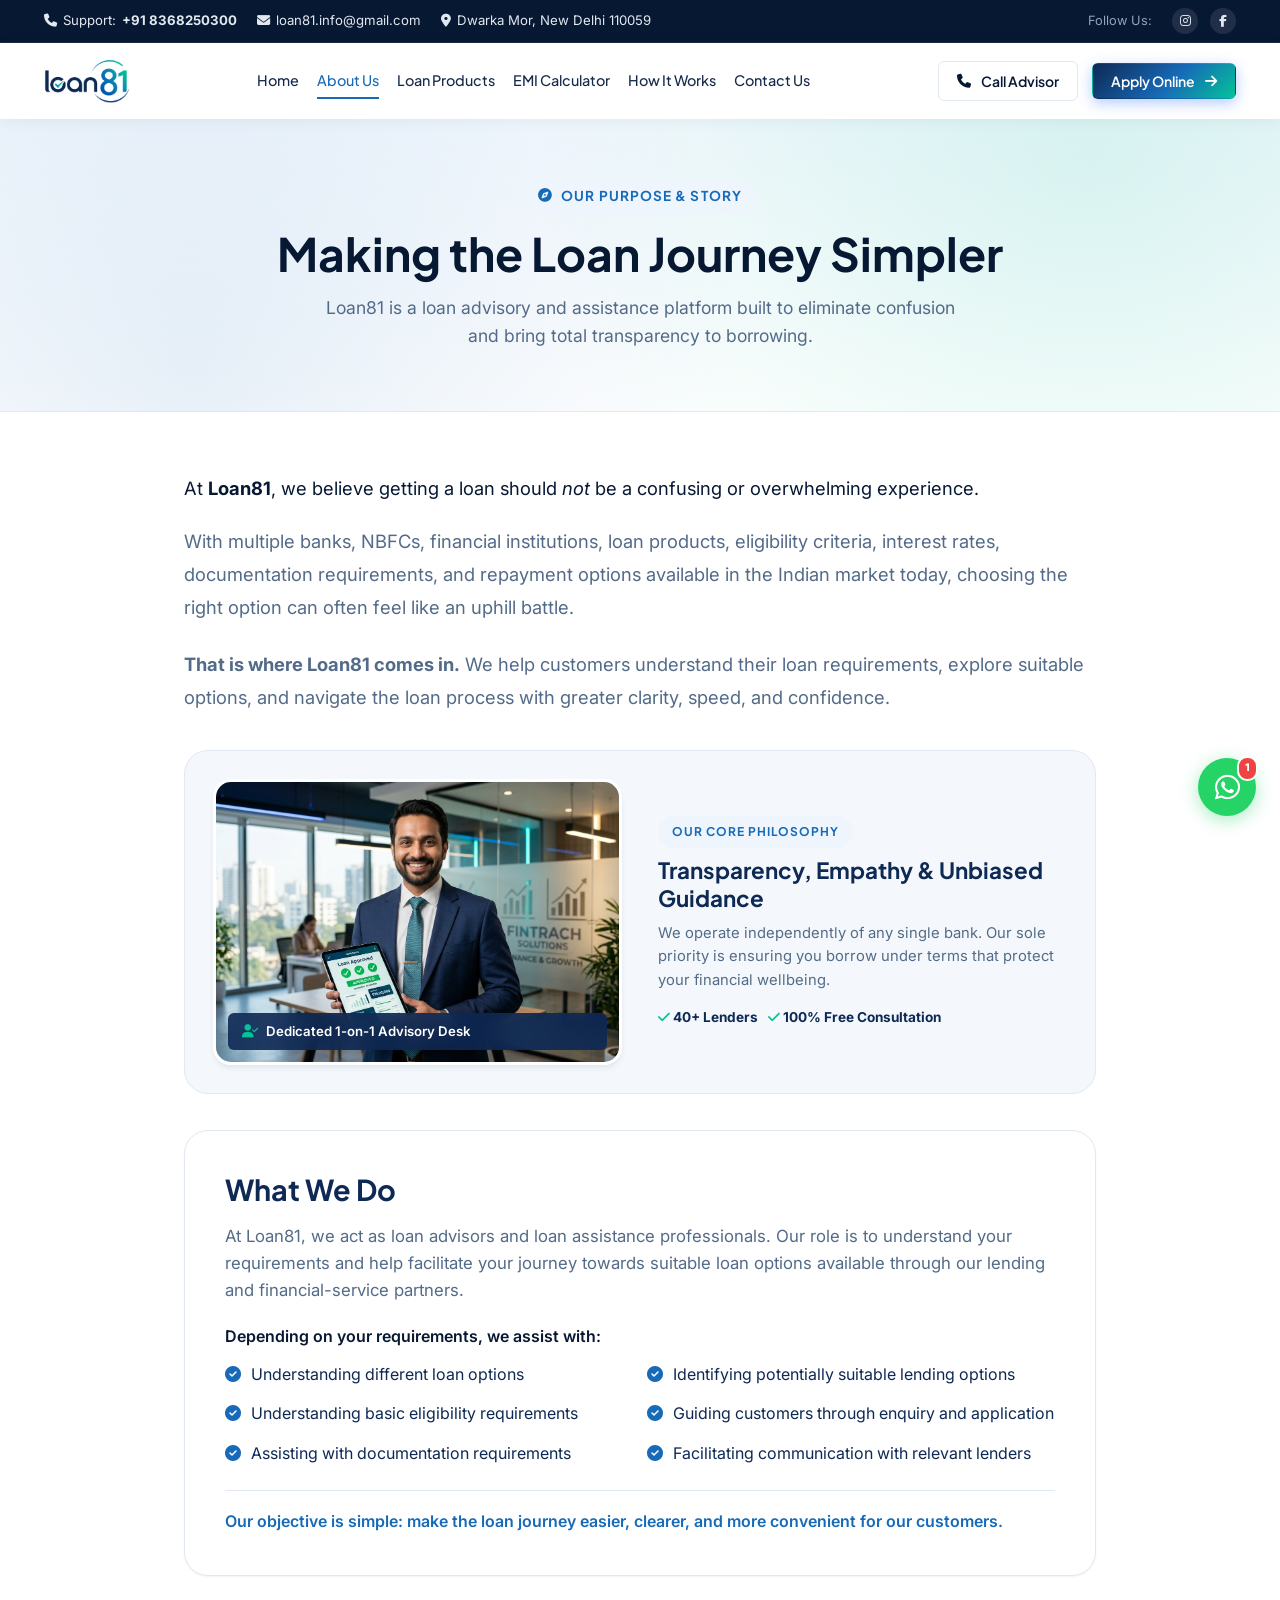
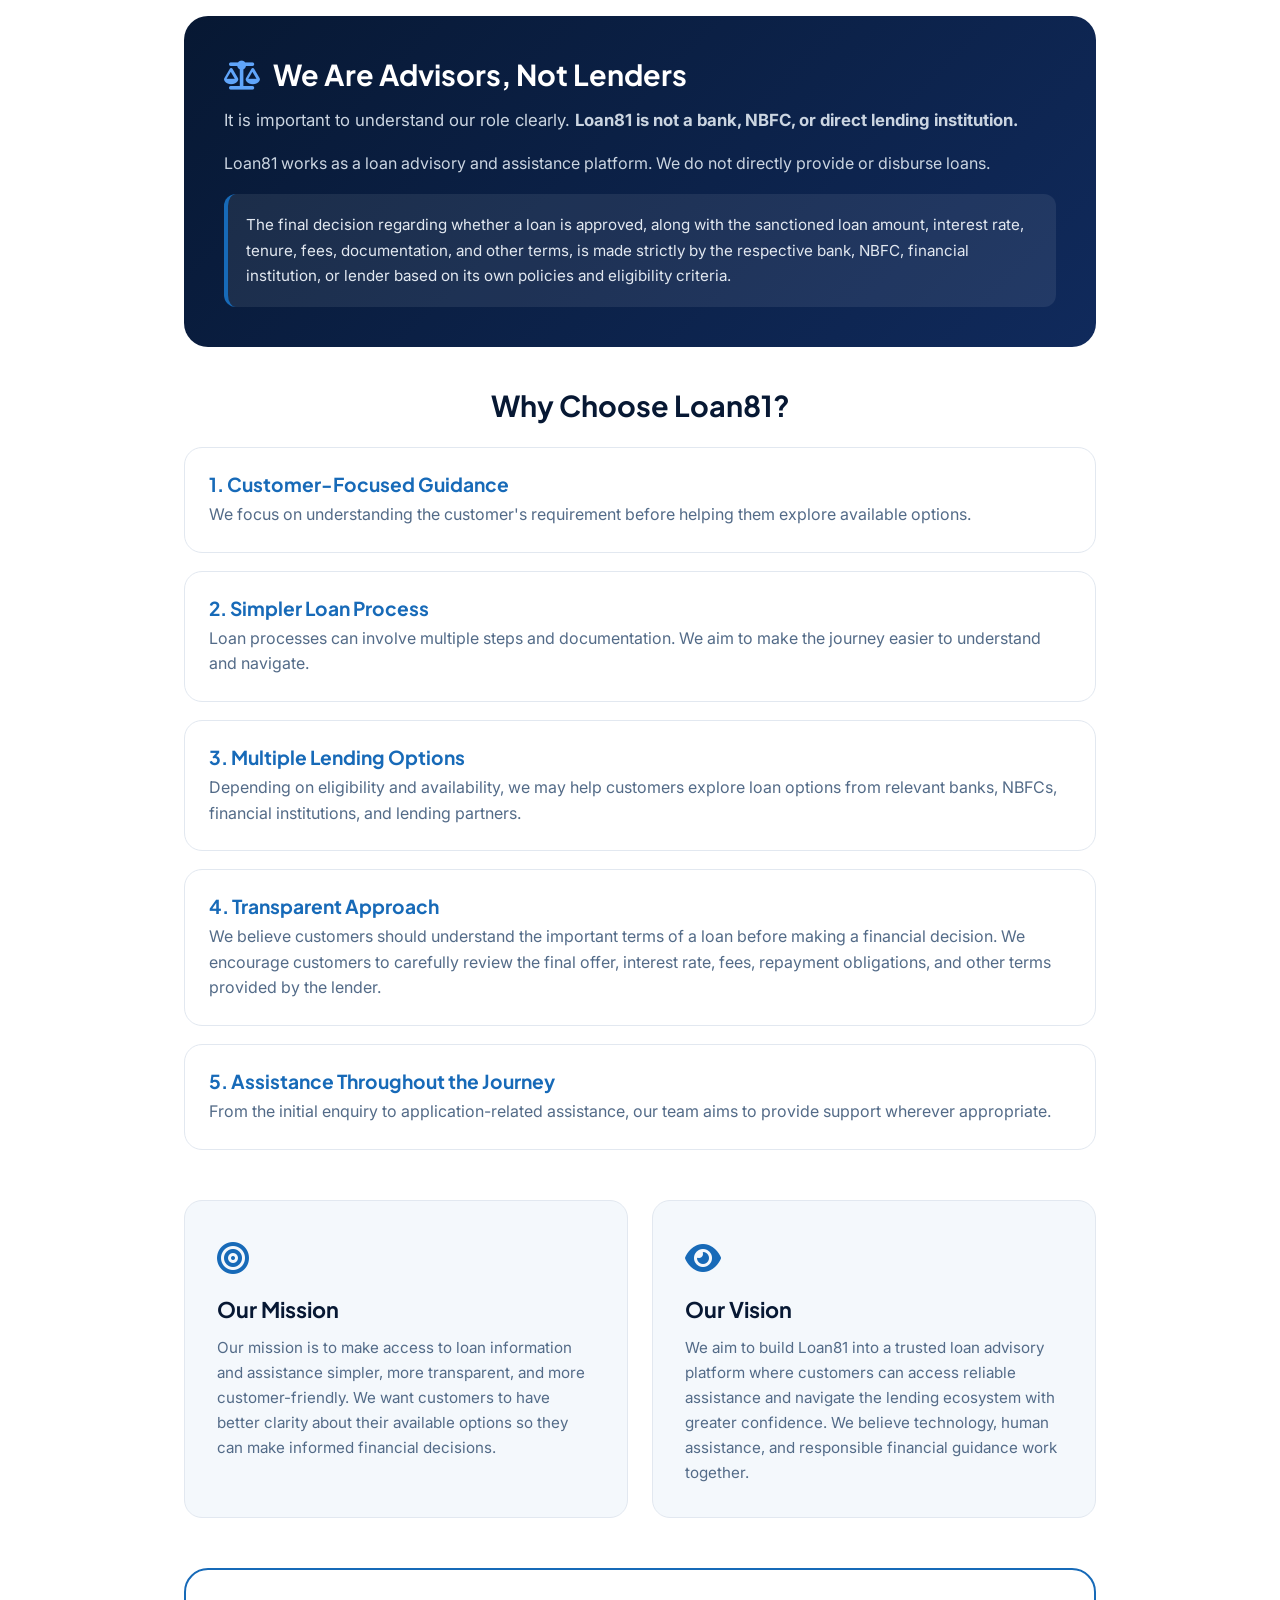
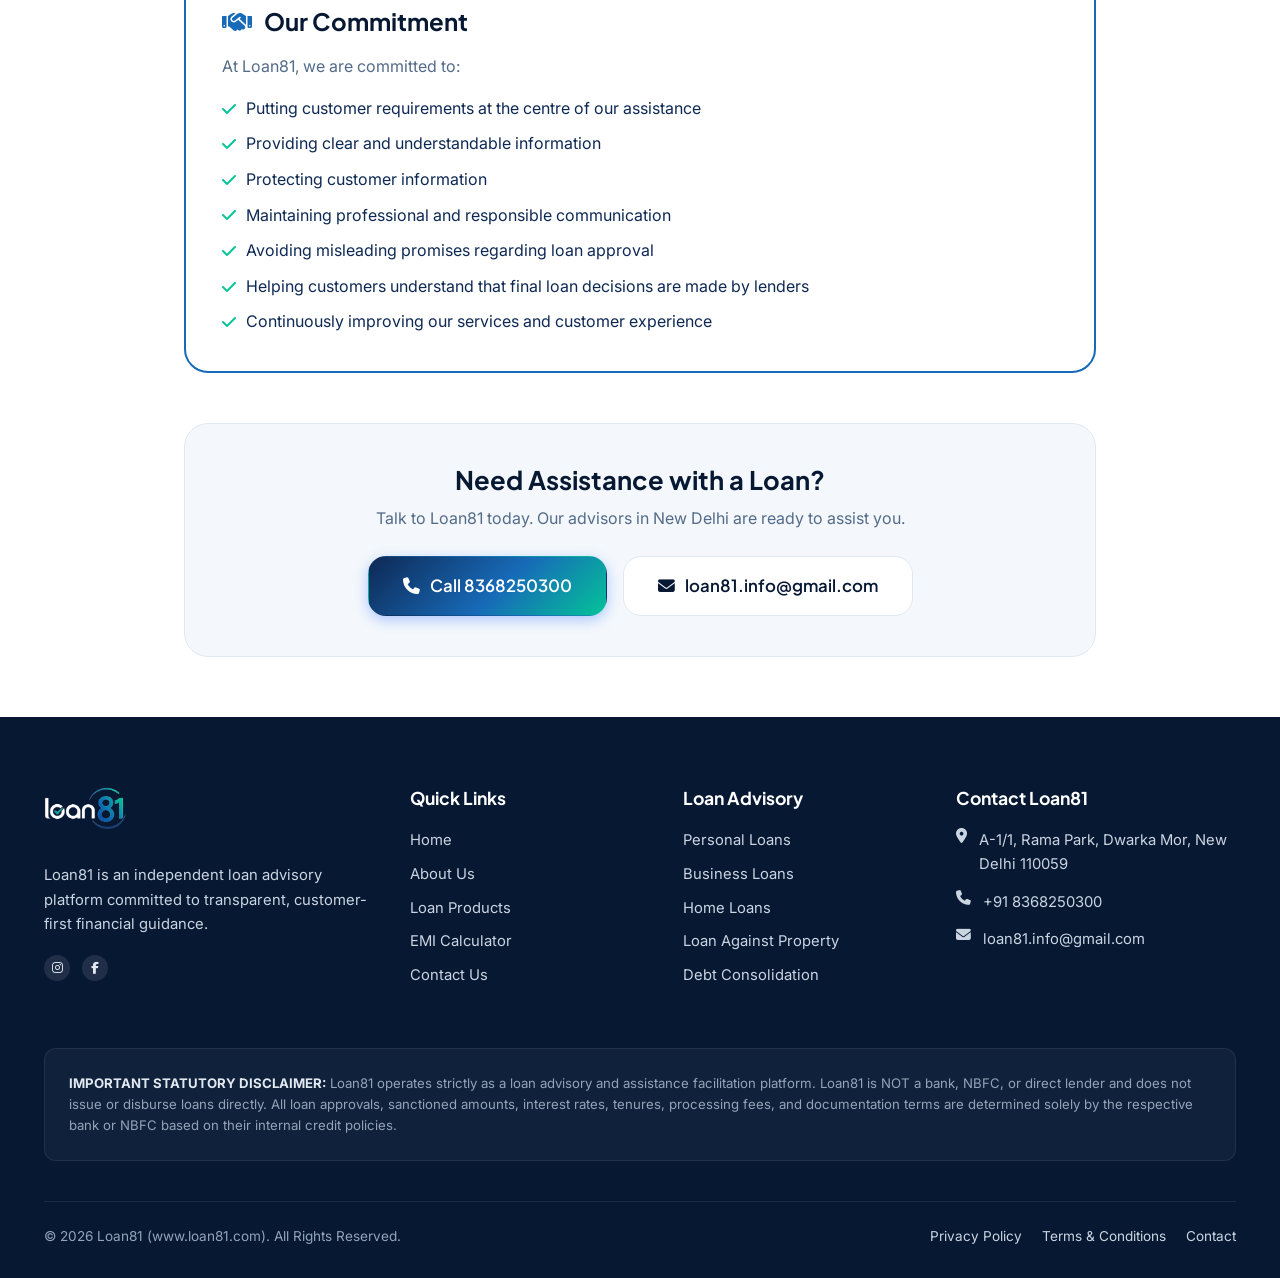
==== about.html @ 839c4c23 "Enhance responsive design for 100% to 150% display scaling and all mobile/tablet viewports (v2.6)" ====
<!DOCTYPE html>
<html lang="en-IN">
<head>
  <meta charset="UTF-8">
  <meta name="viewport" content="width=device-width, initial-scale=1.0, viewport-fit=cover">
  <title>About Us | Loan81 - Making the Loan Journey Simpler</title>
  <meta name="description" content="Learn about Loan81, a premier loan advisory and assistance platform based in Dwarka Mor, New Delhi. We believe getting a loan should not be confusing. We are advisors, not lenders.">
  <link rel="canonical" href="https://www.loan81.com/about.html">

  <meta name="theme-color" content="#0E2954">
  <link rel="icon" type="image/png" href="assets/images/favicon-81.png">
  <link rel="apple-touch-icon" href="assets/images/favicon-81.png">
  <link rel="preconnect" href="https://fonts.googleapis.com">
  <link rel="preconnect" href="https://fonts.gstatic.com" crossorigin>
  <link href="https://fonts.googleapis.com/css2?family=Inter:wght@300;400;500;600;700&family=Plus+Jakarta+Sans:wght@400;500;600;700;800&display=swap" rel="stylesheet">
  <link rel="stylesheet" href="https://cdnjs.cloudflare.com/ajax/libs/font-awesome/6.5.1/css/all.min.css">
  <link rel="stylesheet" href="css/style.css?v=2.6">
</head>
<body>

  <!-- TOP NOTIFICATION BAR -->
  <div class="top-bar">
    <div class="container">
      <div class="top-bar-inner">
        <div class="top-bar-left">
          <div class="top-bar-item">
            <i class="fa-solid fa-phone"></i>
            <span>Support:</span>
            <a href="tel:8368250300"><strong>+91 8368250300</strong></a>
          </div>
          <div class="top-bar-item">
            <i class="fa-solid fa-envelope"></i>
            <a href="mailto:loan81.info@gmail.com">loan81.info@gmail.com</a>
          </div>
          <div class="top-bar-item">
            <i class="fa-solid fa-location-dot"></i>
            <span>Dwarka Mor, New Delhi 110059</span>
          </div>
        </div>
        <div class="top-bar-right">
          <span style="font-size: 0.8rem; color: #94a3b8;">Follow Us:</span>
          <div class="social-links">
            <a href="https://www.instagram.com/loaneightyone?igsh=MTluM3Jwa2EybW1ucg==" target="_blank" rel="noopener" class="social-icon"><i class="fa-brands fa-instagram"></i></a>
            <a href="https://www.facebook.com/share/1DbQH6ae6b/" target="_blank" rel="noopener" class="social-icon"><i class="fa-brands fa-facebook-f"></i></a>
          </div>
        </div>
      </div>
    </div>
  </div>

  <!-- MAIN NAVIGATION -->
  <header class="main-header">
    <div class="container">
      <div class="header-inner">
        <a href="index.html" class="brand-logo" title="Loan81 - Making the Loan Journey Simpler">
          <img src="assets/images/logo.png" alt="Loan81 Logo" class="site-logo" style="height: 44px; width: auto; max-width: 180px;">
        </a>

        <nav class="nav-menu">
          <a href="index.html" class="nav-link">Home</a>
          <a href="about.html" class="nav-link active">About Us</a>
          <a href="services.html" class="nav-link">Loan Products</a>
          <a href="calculator.html" class="nav-link">EMI Calculator</a>
          <a href="index.html#how-it-works" class="nav-link">How It Works</a>
          <a href="contact.html" class="nav-link">Contact Us</a>
        </nav>

        <div class="nav-cta-group">
          <a href="tel:8368250300" class="btn btn-secondary btn-sm"><i class="fa-solid fa-phone"></i> Call Advisor</a>
          <button type="button" class="btn btn-primary btn-sm open-lead-modal" data-loan-type="Personal Loan">Apply Online <i class="fa-solid fa-arrow-right"></i></button>
        </div>

        <button class="mobile-toggle" aria-label="Toggle navigation menu">
          <i class="fa-solid fa-bars fa-xl"></i>
        </button>
      </div>
    </div>
  </header>

  <!-- PAGE HERO -->
  <section class="page-hero">
    <div class="container">
      <span class="section-tag"><i class="fa-solid fa-compass"></i> Our Purpose & Story</span>
      <h1>Making the Loan Journey Simpler</h1>
      <p>Loan81 is a loan advisory and assistance platform built to eliminate confusion and bring total transparency to borrowing.</p>
    </div>
  </section>

  <!-- ABOUT CONTENT SECTION -->
  <section class="content-block">
    <div class="container container-narrow">
      <div style="font-size: 1.15rem; line-height: 1.8; color: var(--color-navy-dark); margin-bottom: 30px;">
        <p style="margin-bottom: 20px;">
          At <strong>Loan81</strong>, we believe getting a loan should <em>not</em> be a confusing or overwhelming experience.
        </p>
        <p style="color: var(--color-text-muted); margin-bottom: 24px;">
          With multiple banks, NBFCs, financial institutions, loan products, eligibility criteria, interest rates, documentation requirements, and repayment options available in the Indian market today, choosing the right option can often feel like an uphill battle.
        </p>
        <p style="color: var(--color-text-muted); margin-bottom: 24px;">
          <strong>That is where Loan81 comes in.</strong> We help customers understand their loan requirements, explore suitable options, and navigate the loan process with greater clarity, speed, and confidence.
        </p>
      </div>

      <!-- Visual Story & Advisor Showcase -->
      <div style="display: grid; grid-template-columns: 1fr 1fr; gap: 36px; align-items: center; margin: 36px 0; background: var(--color-bg-subtle); border-radius: var(--radius-xl); padding: 28px; border: 1px solid var(--color-border);">
        <div style="position: relative; border-radius: var(--radius-lg); overflow: hidden; box-shadow: var(--shadow-md); border: 3px solid #fff;">
          <img src="assets/images/hero-advisor.jpg" alt="Loan81 Financial Consultant" style="width: 100%; height: 280px; object-fit: cover; display: block;">
          <div style="position: absolute; bottom: 12px; left: 12px; right: 12px; background: rgba(14, 41, 84, 0.9); backdrop-filter: blur(8px); color: #fff; border-radius: var(--radius-sm); padding: 8px 14px; font-size: 0.825rem; font-weight: 600; display: flex; align-items: center; gap: 8px;">
            <i class="fa-solid fa-user-check" style="color: var(--color-teal-accent);"></i> Dedicated 1-on-1 Advisory Desk
          </div>
        </div>
        <div>
          <span class="section-tag" style="font-size: 0.75rem; margin-bottom: 8px;">Our Core Philosophy</span>
          <h3 style="font-size: 1.4rem; color: var(--color-primary-navy); margin-bottom: 10px;">Transparency, Empathy & Unbiased Guidance</h3>
          <p style="font-size: 0.925rem; color: var(--color-text-muted); line-height: 1.6; margin-bottom: 14px;">
            We operate independently of any single bank. Our sole priority is ensuring you borrow under terms that protect your financial wellbeing.
          </p>
          <div style="display: flex; gap: 10px; font-size: 0.85rem; font-weight: 700; color: var(--color-primary-navy);">
            <span><i class="fa-solid fa-check" style="color: var(--color-teal-accent);"></i> 40+ Lenders</span>
            <span><i class="fa-solid fa-check" style="color: var(--color-teal-accent);"></i> 100% Free Consultation</span>
          </div>
        </div>
      </div>

      <!-- What We Do Box -->
      <div style="background: var(--color-white); border-radius: var(--radius-xl); padding: 40px; border: 1px solid var(--color-border); box-shadow: var(--shadow-sm); margin-bottom: 40px;">
        <h2 style="font-size: 1.8rem; margin-bottom: 16px; color: var(--color-primary-navy);">What We Do</h2>
        <p style="color: var(--color-text-muted); margin-bottom: 20px; font-size: 1.05rem;">
          At Loan81, we act as loan advisors and loan assistance professionals. Our role is to understand your requirements and help facilitate your journey towards suitable loan options available through our lending and financial-service partners.
        </p>
        <p style="font-weight: 600; margin-bottom: 12px; color: var(--color-navy-dark);">Depending on your requirements, we assist with:</p>

        <div style="display: grid; grid-template-columns: repeat(auto-fit, minmax(280px, 1fr)); gap: 14px;">
          <div style="display: flex; gap: 10px; align-items: flex-start;">
            <i class="fa-solid fa-circle-check" style="color: var(--color-primary-blue); margin-top: 4px;"></i>
            <span>Understanding different loan options</span>
          </div>
          <div style="display: flex; gap: 10px; align-items: flex-start;">
            <i class="fa-solid fa-circle-check" style="color: var(--color-primary-blue); margin-top: 4px;"></i>
            <span>Identifying potentially suitable lending options</span>
          </div>
          <div style="display: flex; gap: 10px; align-items: flex-start;">
            <i class="fa-solid fa-circle-check" style="color: var(--color-primary-blue); margin-top: 4px;"></i>
            <span>Understanding basic eligibility requirements</span>
          </div>
          <div style="display: flex; gap: 10px; align-items: flex-start;">
            <i class="fa-solid fa-circle-check" style="color: var(--color-primary-blue); margin-top: 4px;"></i>
            <span>Guiding customers through enquiry and application</span>
          </div>
          <div style="display: flex; gap: 10px; align-items: flex-start;">
            <i class="fa-solid fa-circle-check" style="color: var(--color-primary-blue); margin-top: 4px;"></i>
            <span>Assisting with documentation requirements</span>
          </div>
          <div style="display: flex; gap: 10px; align-items: flex-start;">
            <i class="fa-solid fa-circle-check" style="color: var(--color-primary-blue); margin-top: 4px;"></i>
            <span>Facilitating communication with relevant lenders</span>
          </div>
        </div>

        <div style="margin-top: 24px; padding-top: 18px; border-top: 1px solid var(--color-border); font-weight: 600; color: var(--color-primary-blue);">
          Our objective is simple: make the loan journey easier, clearer, and more convenient for our customers.
        </div>
      </div>

      <!-- We Are Advisors, Not Lenders Callout -->
      <div style="background: linear-gradient(135deg, var(--color-navy-dark), #102a5c); color: var(--color-white); border-radius: var(--radius-xl); padding: 40px; margin-bottom: 40px;">
        <h2 style="color: var(--color-white); font-size: 1.8rem; margin-bottom: 14px;">
          <i class="fa-solid fa-scale-balanced" style="color: #60a5fa; margin-right: 8px;"></i> We Are Advisors, Not Lenders
        </h2>
        <p style="color: #cbd5e1; font-size: 1.05rem; line-height: 1.7; margin-bottom: 16px;">
          It is important to understand our role clearly. <strong>Loan81 is not a bank, NBFC, or direct lending institution.</strong>
        </p>
        <p style="color: #cbd5e1; font-size: 1rem; line-height: 1.7; margin-bottom: 16px;">
          Loan81 works as a loan advisory and assistance platform. We do not directly provide or disburse loans.
        </p>
        <p style="color: #e2e8f0; font-size: 0.95rem; line-height: 1.7; background: rgba(255, 255, 255, 0.08); padding: 18px; border-radius: var(--radius-md); border-left: 4px solid var(--color-primary-blue);">
          The final decision regarding whether a loan is approved, along with the sanctioned loan amount, interest rate, tenure, fees, documentation, and other terms, is made strictly by the respective bank, NBFC, financial institution, or lender based on its own policies and eligibility criteria.
        </p>
      </div>

      <!-- Why Choose Loan81 -->
      <div style="margin-bottom: 50px;">
        <h2 style="font-size: 1.8rem; margin-bottom: 24px; text-align: center;">Why Choose Loan81?</h2>

        <div style="display: flex; flex-direction: column; gap: 18px;">
          <div style="background: var(--color-white); border: 1px solid var(--color-border); border-radius: var(--radius-lg); padding: 24px;">
            <h4 style="font-size: 1.2rem; color: var(--color-primary-blue); margin-bottom: 6px;">1. Customer-Focused Guidance</h4>
            <p style="color: var(--color-text-muted);">We focus on understanding the customer's requirement before helping them explore available options.</p>
          </div>

          <div style="background: var(--color-white); border: 1px solid var(--color-border); border-radius: var(--radius-lg); padding: 24px;">
            <h4 style="font-size: 1.2rem; color: var(--color-primary-blue); margin-bottom: 6px;">2. Simpler Loan Process</h4>
            <p style="color: var(--color-text-muted);">Loan processes can involve multiple steps and documentation. We aim to make the journey easier to understand and navigate.</p>
          </div>

          <div style="background: var(--color-white); border: 1px solid var(--color-border); border-radius: var(--radius-lg); padding: 24px;">
            <h4 style="font-size: 1.2rem; color: var(--color-primary-blue); margin-bottom: 6px;">3. Multiple Lending Options</h4>
            <p style="color: var(--color-text-muted);">Depending on eligibility and availability, we may help customers explore loan options from relevant banks, NBFCs, financial institutions, and lending partners.</p>
          </div>

          <div style="background: var(--color-white); border: 1px solid var(--color-border); border-radius: var(--radius-lg); padding: 24px;">
            <h4 style="font-size: 1.2rem; color: var(--color-primary-blue); margin-bottom: 6px;">4. Transparent Approach</h4>
            <p style="color: var(--color-text-muted);">We believe customers should understand the important terms of a loan before making a financial decision. We encourage customers to carefully review the final offer, interest rate, fees, repayment obligations, and other terms provided by the lender.</p>
          </div>

          <div style="background: var(--color-white); border: 1px solid var(--color-border); border-radius: var(--radius-lg); padding: 24px;">
            <h4 style="font-size: 1.2rem; color: var(--color-primary-blue); margin-bottom: 6px;">5. Assistance Throughout the Journey</h4>
            <p style="color: var(--color-text-muted);">From the initial enquiry to application-related assistance, our team aims to provide support wherever appropriate.</p>
          </div>
        </div>
      </div>

      <!-- Mission, Vision & Commitment Grid -->
      <div style="display: grid; grid-template-columns: repeat(auto-fit, minmax(300px, 1fr)); gap: 24px; margin-bottom: 50px;">
        <div style="background: var(--color-bg-subtle); padding: 32px; border-radius: var(--radius-lg); border: 1px solid var(--color-border);">
          <div style="color: var(--color-primary-blue); font-size: 2rem; margin-bottom: 12px;"><i class="fa-solid fa-bullseye"></i></div>
          <h3 style="font-size: 1.35rem; margin-bottom: 12px;">Our Mission</h3>
          <p style="color: var(--color-text-muted); font-size: 0.95rem; line-height: 1.65;">
            Our mission is to make access to loan information and assistance simpler, more transparent, and more customer-friendly. We want customers to have better clarity about their available options so they can make informed financial decisions.
          </p>
        </div>

        <div style="background: var(--color-bg-subtle); padding: 32px; border-radius: var(--radius-lg); border: 1px solid var(--color-border);">
          <div style="color: var(--color-primary-blue); font-size: 2rem; margin-bottom: 12px;"><i class="fa-solid fa-eye"></i></div>
          <h3 style="font-size: 1.35rem; margin-bottom: 12px;">Our Vision</h3>
          <p style="color: var(--color-text-muted); font-size: 0.95rem; line-height: 1.65;">
            We aim to build Loan81 into a trusted loan advisory platform where customers can access reliable assistance and navigate the lending ecosystem with greater confidence. We believe technology, human assistance, and responsible financial guidance work together.
          </p>
        </div>
      </div>

      <!-- Our Commitment -->
      <div style="background: var(--color-white); border: 2px solid var(--color-primary-blue); border-radius: var(--radius-xl); padding: 36px; margin-bottom: 50px;">
        <h3 style="font-size: 1.5rem; margin-bottom: 18px; color: var(--color-navy-dark);"><i class="fa-solid fa-handshake" style="color: var(--color-primary-blue); margin-right: 8px;"></i> Our Commitment</h3>
        <p style="color: var(--color-text-muted); margin-bottom: 16px;">At Loan81, we are committed to:</p>
        <ul style="list-style: none; display: flex; flex-direction: column; gap: 10px;">
          <li style="display: flex; gap: 10px; align-items: center;"><i class="fa-solid fa-check" style="color: var(--color-green-success);"></i> Putting customer requirements at the centre of our assistance</li>
          <li style="display: flex; gap: 10px; align-items: center;"><i class="fa-solid fa-check" style="color: var(--color-green-success);"></i> Providing clear and understandable information</li>
          <li style="display: flex; gap: 10px; align-items: center;"><i class="fa-solid fa-check" style="color: var(--color-green-success);"></i> Protecting customer information</li>
          <li style="display: flex; gap: 10px; align-items: center;"><i class="fa-solid fa-check" style="color: var(--color-green-success);"></i> Maintaining professional and responsible communication</li>
          <li style="display: flex; gap: 10px; align-items: center;"><i class="fa-solid fa-check" style="color: var(--color-green-success);"></i> Avoiding misleading promises regarding loan approval</li>
          <li style="display: flex; gap: 10px; align-items: center;"><i class="fa-solid fa-check" style="color: var(--color-green-success);"></i> Helping customers understand that final loan decisions are made by lenders</li>
          <li style="display: flex; gap: 10px; align-items: center;"><i class="fa-solid fa-check" style="color: var(--color-green-success);"></i> Continuously improving our services and customer experience</li>
        </ul>
      </div>

      <!-- Contact Callout -->
      <div style="text-align: center; background: var(--color-bg-subtle); padding: 40px; border-radius: var(--radius-xl); border: 1px solid var(--color-border);">
        <h3 style="font-size: 1.6rem; margin-bottom: 10px;">Need Assistance with a Loan?</h3>
        <p style="color: var(--color-text-muted); margin-bottom: 24px;">Talk to Loan81 today. Our advisors in New Delhi are ready to assist you.</p>
        <div style="display: flex; justify-content: center; gap: 16px; flex-wrap: wrap;">
          <a href="tel:8368250300" class="btn btn-primary btn-lg"><i class="fa-solid fa-phone"></i> Call 8368250300</a>
          <a href="mailto:loan81.info@gmail.com" class="btn btn-secondary btn-lg"><i class="fa-solid fa-envelope"></i> loan81.info@gmail.com</a>
        </div>
      </div>
    </div>
  </section>

  <!-- FOOTER -->
  <footer class="main-footer">
    <div class="container">
      <div class="footer-grid">
        <div class="footer-col footer-about">
          <a href="index.html" class="brand-logo" title="Loan81 Home">
            <img src="assets/images/logo-white.png" alt="Loan81 Logo" class="footer-logo" style="height: 42px; width: auto; max-width: 180px;">
          </a>
          <p>Loan81 is an independent loan advisory platform committed to transparent, customer-first financial guidance.</p>
          <div class="social-links" style="margin-top: 18px;">
            <a href="https://www.instagram.com/loaneightyone?igsh=MTluM3Jwa2EybW1ucg==" target="_blank" rel="noopener" class="social-icon"><i class="fa-brands fa-instagram"></i></a>
            <a href="https://www.facebook.com/share/1DbQH6ae6b/" target="_blank" rel="noopener" class="social-icon"><i class="fa-brands fa-facebook-f"></i></a>
          </div>
        </div>

        <div class="footer-col">
          <h4>Quick Links</h4>
          <ul class="footer-links">
            <li><a href="index.html">Home</a></li>
            <li><a href="about.html">About Us</a></li>
            <li><a href="services.html">Loan Products</a></li>
            <li><a href="calculator.html">EMI Calculator</a></li>
            <li><a href="contact.html">Contact Us</a></li>
          </ul>
        </div>

        <div class="footer-col">
          <h4>Loan Advisory</h4>
          <ul class="footer-links">
            <li><a href="services.html#personal">Personal Loans</a></li>
            <li><a href="services.html#business">Business Loans</a></li>
            <li><a href="services.html#home">Home Loans</a></li>
            <li><a href="services.html#lap">Loan Against Property</a></li>
            <li><a href="services.html#consolidation">Debt Consolidation</a></li>
          </ul>
        </div>

        <div class="footer-col">
          <h4>Contact Loan81</h4>
          <div class="footer-contact-item">
            <i class="fa-solid fa-location-dot"></i>
            <span>A-1/1, Rama Park, Dwarka Mor, New Delhi 110059</span>
          </div>
          <div class="footer-contact-item">
            <i class="fa-solid fa-phone"></i>
            <a href="tel:8368250300">+91 8368250300</a>
          </div>
          <div class="footer-contact-item">
            <i class="fa-solid fa-envelope"></i>
            <a href="mailto:loan81.info@gmail.com">loan81.info@gmail.com</a>
          </div>
        </div>
      </div>

      <div class="footer-disclaimer-box">
        <strong>IMPORTANT STATUTORY DISCLAIMER:</strong> Loan81 operates strictly as a loan advisory and assistance facilitation platform. Loan81 is NOT a bank, NBFC, or direct lender and does not issue or disburse loans directly. All loan approvals, sanctioned amounts, interest rates, tenures, processing fees, and documentation terms are determined solely by the respective bank or NBFC based on their internal credit policies.
      </div>

      <div class="footer-bottom">
        <div>&copy; 2026 Loan81 (www.loan81.com). All Rights Reserved.</div>
        <div class="footer-bottom-links">
          <a href="privacy-policy.html">Privacy Policy</a>
          <a href="terms-conditions.html">Terms & Conditions</a>
          <a href="contact.html">Contact</a>
        </div>
      </div>
    </div>
  </footer>

  <!-- FLOATING WHATSAPP -->
  <a href="https://wa.me/918368250300?text=Hello%20Loan81!%20I%20want%20to%20know%20more%20about%20your%20loan%20advisory%20services." target="_blank" rel="noopener" class="floating-whatsapp" title="Chat on WhatsApp">
    <i class="fa-brands fa-whatsapp"></i>
    <span class="badge">1</span>
  </a>

  <!-- MASTER SCRIPT -->
  <script src="js/main.js"></script>
</body>
</html>
---- css/style.css ----
/* ==========================================================================
   LOAN81 - PREMIUM LOAN ADVISORY & ASSISTANCE PLATFORM
   Design System & Master Stylesheet
   Colors: White (Primary), Blue (Secondary/Brand Accent)
   ========================================================================== */

@import url('https://fonts.googleapis.com/css2?family=Inter:wght@300;400;500;600;700&family=Plus+Jakarta+Sans:wght@400;500;600;700;800&display=swap');

:root {
  /* Brand Color Palette (Extracted directly from official Loan81 logo) */
  --color-white: #ffffff;
  --color-bg-subtle: #f4f8fc;
  --color-bg-card: #ffffff;
  --color-border: #e2e8f0;
  --color-border-light: #edf2f7;

  /* Loan81 Official Brand Colors */
  --color-primary-navy: #0E2954;      /* Deep midnight navy from "loan" text */
  --color-navy-dark: #071833;         /* Ultra deep navy for contrast headers */
  --color-navy-slate: #152A4A;        /* Slate navy body & section tones */
  --color-primary-blue: #176AB8;      /* Royal vibrant blue from "81" left gradient */
  --color-primary-dark: #0E2954;      /* Navy primary dark */
  --color-primary-light: #eef5fc;     /* Soft icy blue for pill tags */
  --color-brand-cyan: #109EAE;        /* Mid-tone cyan from 81 gradient */
  --color-teal-accent: #04C398;       /* Fresh mint/teal from checkmark in "o" & 81 right */
  
  /* Gradients */
  --color-blue-gradient: linear-gradient(135deg, #0E2954 0%, #176AB8 55%, #04C398 100%);
  --color-vibrant-gradient: linear-gradient(135deg, #176AB8 0%, #109EAE 50%, #04C398 100%);
  --color-teal-gradient: linear-gradient(135deg, #109EAE 0%, #04C398 100%);
  --color-hero-gradient: radial-gradient(circle at 85% 15%, rgba(4, 195, 152, 0.12) 0%, rgba(255, 255, 255, 0) 50%), radial-gradient(circle at 15% 85%, rgba(23, 106, 184, 0.10) 0%, rgba(255, 255, 255, 0) 50%), linear-gradient(180deg, #f3f8fd 0%, #ffffff 100%);

  /* Accent & Action Colors */
  --color-green-success: #04C398;
  --color-green-dark: #039f7c;
  --color-whatsapp: #25d366;
  --color-amber-gold: #f59e0b;
  --color-red-danger: #ef4444;

  /* Typography Colors */
  --color-text-main: #0E2954;
  --color-text-muted: #536b88;
  --color-text-light: #8ba0b9;

  /* Fonts */
  --font-heading: 'Plus Jakarta Sans', -apple-system, BlinkMacSystemFont, sans-serif;
  --font-body: 'Inter', -apple-system, BlinkMacSystemFont, sans-serif;

  /* Shadows */
  --shadow-sm: 0 1px 2px 0 rgba(0, 0, 0, 0.05);
  --shadow-md: 0 4px 6px -1px rgba(14, 41, 84, 0.07), 0 2px 4px -1px rgba(14, 41, 84, 0.04);
  --shadow-lg: 0 10px 25px -3px rgba(14, 41, 84, 0.10), 0 4px 6px -2px rgba(14, 41, 84, 0.05);
  --shadow-xl: 0 20px 35px -5px rgba(14, 41, 84, 0.14), 0 10px 10px -5px rgba(4, 195, 152, 0.08);
  --shadow-card: 0 12px 32px rgba(14, 41, 84, 0.08);

  /* Radius */
  --radius-sm: 6px;
  --radius-md: 12px;
  --radius-lg: 18px;
  --radius-xl: 24px;
  --radius-full: 9999px;

  /* Transitions */
  --transition-fast: 0.2s cubic-bezier(0.4, 0, 0.2, 1);
  --transition-normal: 0.3s cubic-bezier(0.4, 0, 0.2, 1);
}

/* ==========================================================================
   RESET & BASE STYLES
   ========================================================================== */
*, *::before, *::after {
  box-sizing: border-box;
  margin: 0;
  padding: 0;
}

html {
  scroll-behavior: smooth;
  font-size: 16px;
  -webkit-text-size-adjust: 100%;
}

body {
  font-family: var(--font-body);
  color: var(--color-text-main);
  background-color: var(--color-white);
  line-height: 1.6;
  overflow-x: hidden;
}

img, svg {
  display: block;
  max-width: 100%;
  height: auto;
}

a {
  color: inherit;
  text-decoration: none;
  transition: var(--transition-fast);
}

button, input, select, textarea {
  font-family: inherit;
  font-size: inherit;
}

ul {
  list-style: none;
}

/* Container */
.container {
  width: 100%;
  max-width: 1240px;
  margin-left: auto;
  margin-right: auto;
  padding-left: 20px;
  padding-right: 20px;
}

.container-narrow {
  max-width: 960px;
}

/* Typography Helpers */
h1, h2, h3, h4, h5, h6 {
  font-family: var(--font-heading);
  color: var(--color-navy-dark);
  font-weight: 700;
  line-height: 1.25;
}

.section-tag {
  display: inline-flex;
  align-items: center;
  gap: 8px;
  font-family: var(--font-heading);
  font-size: 0.85rem;
  font-weight: 700;
  text-transform: uppercase;
  letter-spacing: 0.08em;
  color: var(--color-primary-blue);
  background: var(--color-primary-light);
  padding: 6px 14px;
  border-radius: var(--radius-full);
  margin-bottom: 12px;
}

.section-title {
  font-size: clamp(2rem, 3.5vw, 2.75rem);
  letter-spacing: -0.02em;
  margin-bottom: 14px;
}

.section-subtitle {
  font-size: clamp(1rem, 1.5vw, 1.15rem);
  color: var(--color-text-muted);
  max-width: 680px;
  margin-left: auto;
  margin-right: auto;
}

.text-center { text-align: center; }
.text-left { text-align: left; }
.text-right { text-align: right; }

.section-padding {
  padding: 80px 0;
}

@media (max-width: 768px) {
  .section-padding {
    padding: 50px 0;
  }
}

/* ==========================================================================
   BUTTONS & CTAS
   ========================================================================== */
.btn {
  display: inline-flex;
  align-items: center;
  justify-content: center;
  gap: 10px;
  font-family: var(--font-heading);
  font-weight: 600;
  font-size: 0.95rem;
  padding: 13px 26px;
  border-radius: var(--radius-md);
  border: 1px solid transparent;
  cursor: pointer;
  transition: all var(--transition-fast);
  white-space: nowrap;
}

.btn-primary {
  background: var(--color-blue-gradient);
  color: var(--color-white);
  box-shadow: 0 4px 14px rgba(0, 82, 255, 0.3);
}

.btn-primary:hover {
  background: linear-gradient(135deg, #0045d6 0%, #173296 100%);
  transform: translateY(-2px);
  box-shadow: 0 6px 20px rgba(0, 82, 255, 0.4);
}

.btn-secondary {
  background: var(--color-white);
  color: var(--color-navy-dark);
  border-color: var(--color-border);
}

.btn-secondary:hover {
  background: var(--color-bg-subtle);
  border-color: var(--color-primary-blue);
  color: var(--color-primary-blue);
  transform: translateY(-2px);
}

.btn-outline-white {
  background: transparent;
  color: var(--color-white);
  border-color: rgba(255, 255, 255, 0.4);
}

.btn-outline-white:hover {
  background: rgba(255, 255, 255, 0.15);
  border-color: var(--color-white);
  color: var(--color-white);
}

.btn-whatsapp {
  background-color: var(--color-whatsapp);
  color: var(--color-white);
  box-shadow: 0 4px 14px rgba(37, 211, 102, 0.3);
}

.btn-whatsapp:hover {
  background-color: #20ba5a;
  transform: translateY(-2px);
  color: var(--color-white);
}

.btn-sm {
  padding: 8px 18px;
  font-size: 0.875rem;
  border-radius: var(--radius-sm);
}

.btn-lg {
  padding: 16px 34px;
  font-size: 1.05rem;
  border-radius: var(--radius-lg);
}

.btn-block {
  width: 100%;
}

/* ==========================================================================
   TOP BAR & HEADER
   ========================================================================== */
.top-bar {
  background-color: var(--color-navy-dark);
  color: #cbd5e1;
  font-size: 0.825rem;
  padding: 8px 0;
  border-bottom: 1px solid rgba(255, 255, 255, 0.08);
}

.top-bar-inner {
  display: flex;
  justify-content: space-between;
  align-items: center;
  flex-wrap: wrap;
  gap: 10px;
}

.top-bar-left, .top-bar-right {
  display: flex;
  align-items: center;
  gap: 20px;
  flex-wrap: wrap;
}

.top-bar-item {
  display: inline-flex;
  align-items: center;
  gap: 6px;
  color: #e2e8f0;
}

.top-bar-item a {
  color: inherit;
}

.top-bar-item a:hover {
  color: #60a5fa;
}

.social-links {
  display: flex;
  align-items: center;
  gap: 12px;
}

.social-icon {
  display: inline-flex;
  align-items: center;
  justify-content: center;
  width: 26px;
  height: 26px;
  border-radius: 50%;
  background: rgba(255, 255, 255, 0.1);
  color: #e2e8f0;
  font-size: 0.75rem;
  transition: var(--transition-fast);
}

.social-icon:hover {
  background: var(--color-primary-blue);
  color: var(--color-white);
  transform: translateY(-2px);
}

/* Main Navigation */
.main-header {
  position: sticky;
  top: 0;
  z-index: 1000;
  background-color: rgba(255, 255, 255, 0.95);
  backdrop-filter: blur(12px);
  -webkit-backdrop-filter: blur(12px);
  box-shadow: 0 2px 15px rgba(0, 0, 0, 0.05);
  transition: all var(--transition-normal);
}

.header-inner {
  display: flex;
  align-items: center;
  justify-content: space-between;
  height: 76px;
}

.brand-logo {
  display: inline-flex;
  align-items: center;
  gap: 12px;
  text-decoration: none;
  font-family: var(--font-heading);
  font-size: 1.65rem;
  font-weight: 800;
  color: var(--color-primary-navy);
  letter-spacing: -0.02em;
}

.brand-logo .site-logo,
.site-logo {
  height: 44px !important;
  width: auto !important;
  max-width: 180px !important;
  object-fit: contain !important;
  display: block !important;
  transition: transform var(--transition-fast);
}

.brand-logo:hover .site-logo {
  transform: scale(1.03);
}

.footer-logo {
  height: 42px !important;
  width: auto !important;
  max-width: 180px !important;
  object-fit: contain !important;
  display: block !important;
  margin-bottom: 20px;
}

.brand-logo-icon {
  width: 42px;
  height: 42px;
  background: var(--color-blue-gradient);
  color: var(--color-white);
  border-radius: var(--radius-md);
  display: flex;
  align-items: center;
  justify-content: center;
  font-weight: 800;
  font-size: 1.2rem;
  box-shadow: 0 4px 12px rgba(23, 106, 184, 0.3);
}

.brand-logo span.highlight {
  color: var(--color-teal-accent);
}

.nav-menu {
  display: flex;
  align-items: center;
  gap: 28px;
}

.nav-link {
  font-family: var(--font-heading);
  font-weight: 500;
  font-size: 0.95rem;
  color: var(--color-navy-slate);
  padding: 6px 0;
  position: relative;
}

.nav-link:hover, .nav-link.active {
  color: var(--color-primary-blue);
}

.nav-link::after {
  content: '';
  position: absolute;
  bottom: 0;
  left: 0;
  width: 0%;
  height: 2px;
  background-color: var(--color-primary-blue);
  transition: width var(--transition-fast);
}

.nav-link:hover::after, .nav-link.active::after {
  width: 100%;
}

.nav-cta-group {
  display: flex;
  align-items: center;
  gap: 14px;
}

.mobile-toggle {
  display: none;
  background: none;
  border: none;
  cursor: pointer;
  padding: 8px;
  color: var(--color-navy-dark);
}

/* ==========================================================================
   HERO SECTION & QUICK LEAD FORM
   ========================================================================== */
.hero-section {
  position: relative;
  background: var(--color-hero-gradient);
  padding: 60px 0 90px 0;
  overflow: hidden;
}

/* Subtle graphic background grid */
.hero-section::before {
  content: '';
  position: absolute;
  top: 0;
  left: 0;
  right: 0;
  bottom: 0;
  background-image: radial-gradient(rgba(23, 106, 184, 0.08) 1px, transparent 1px);
  background-size: 28px 28px;
  pointer-events: none;
  opacity: 0.6;
}

.hero-glow-1 {
  position: absolute;
  top: -120px;
  right: -80px;
  width: 500px;
  height: 500px;
  border-radius: 50%;
  background: radial-gradient(circle, rgba(4, 195, 152, 0.14) 0%, rgba(255, 255, 255, 0) 70%);
  pointer-events: none;
}

.hero-glow-2 {
  position: absolute;
  bottom: -150px;
  left: -100px;
  width: 550px;
  height: 550px;
  border-radius: 50%;
  background: radial-gradient(circle, rgba(23, 106, 184, 0.12) 0%, rgba(255, 255, 255, 0) 70%);
  pointer-events: none;
}

.hero-grid {
  display: grid;
  grid-template-columns: 1.1fr 0.9fr;
  gap: 48px;
  align-items: center;
  position: relative;
  z-index: 2;
}

/* Hero Visual Showcase */
.hero-visual-wrap {
  position: relative;
  display: flex;
  justify-content: center;
  align-items: center;
  padding: 20px;
}

.hero-visual-card {
  position: relative;
  border-radius: var(--radius-xl);
  overflow: hidden;
  box-shadow: 0 24px 50px -12px rgba(14, 41, 84, 0.22);
  border: 5px solid #ffffff;
  background: #ffffff;
  transition: transform 0.4s cubic-bezier(0.4, 0, 0.2, 1), box-shadow 0.4s ease;
  max-width: 480px;
  width: 100%;
}

.hero-visual-card:hover {
  transform: translateY(-6px);
  box-shadow: 0 32px 60px -12px rgba(14, 41, 84, 0.28);
}

.hero-visual-card img {
  width: 100%;
  height: auto;
  display: block;
  border-radius: calc(var(--radius-xl) - 5px);
  object-fit: cover;
}

/* Floating Trust Badges */
.floating-badge {
  position: absolute;
  background: rgba(255, 255, 255, 0.95);
  backdrop-filter: blur(12px);
  -webkit-backdrop-filter: blur(12px);
  border-radius: var(--radius-md);
  padding: 12px 18px;
  box-shadow: 0 12px 28px rgba(14, 41, 84, 0.15);
  border: 1px solid rgba(255, 255, 255, 0.9);
  display: flex;
  align-items: center;
  gap: 12px;
  z-index: 6;
  animation: floatSlow 4s ease-in-out infinite alternate;
}

.floating-badge.badge-top-right {
  top: 10px;
  right: -10px;
}

.floating-badge.badge-bottom-left {
  bottom: 20px;
  left: -15px;
  animation-delay: 1.8s;
}

.floating-badge-icon {
  width: 38px;
  height: 38px;
  border-radius: 50%;
  background: var(--color-blue-gradient);
  color: #fff;
  display: flex;
  align-items: center;
  justify-content: center;
  font-size: 1rem;
  flex-shrink: 0;
  box-shadow: 0 4px 10px rgba(4, 195, 152, 0.3);
}

.floating-badge-text .val {
  font-size: 0.95rem;
  font-weight: 800;
  color: var(--color-primary-navy);
  line-height: 1.2;
}

.floating-badge-text .label {
  font-size: 0.72rem;
  color: var(--color-text-muted);
  font-weight: 600;
  text-transform: uppercase;
  letter-spacing: 0.04em;
}

@keyframes floatSlow {
  0% { transform: translateY(0); }
  100% { transform: translateY(-8px); }
}

/* Live Interest Rates Ticker Bar */
.hero-rates-bar {
  margin-top: 32px;
  display: grid;
  grid-template-columns: repeat(3, 1fr);
  gap: 12px;
  background: rgba(255, 255, 255, 0.9);
  backdrop-filter: blur(8px);
  border: 1px solid rgba(23, 106, 184, 0.15);
  border-radius: var(--radius-lg);
  padding: 14px 18px;
  box-shadow: 0 4px 18px rgba(14, 41, 84, 0.06);
}

.hero-rate-item {
  text-align: center;
  padding: 4px;
}

.hero-rate-item:not(:last-child) {
  border-right: 1px solid var(--color-border);
}

.hero-rate-item .type {
  font-size: 0.75rem;
  font-weight: 600;
  color: var(--color-text-muted);
  text-transform: uppercase;
  letter-spacing: 0.04em;
}

.hero-rate-item .rate {
  font-size: 1.15rem;
  font-weight: 800;
  color: var(--color-primary-navy);
  margin-top: 2px;
}

.hero-rate-item .rate span {
  color: var(--color-teal-accent);
  font-size: 0.8rem;
}

.hero-badge-row {
  display: flex;
  align-items: center;
  gap: 10px;
  margin-bottom: 18px;
}

.hero-pill {
  display: inline-flex;
  align-items: center;
  gap: 8px;
  background: var(--color-white);
  padding: 6px 14px;
  border-radius: var(--radius-full);
  font-size: 0.85rem;
  font-weight: 600;
  color: var(--color-navy-dark);
  box-shadow: var(--shadow-sm);
  border: 1px solid var(--color-border);
}

.hero-pill .dot {
  width: 8px;
  height: 8px;
  background-color: var(--color-green-success);
  border-radius: 50%;
  display: inline-block;
  box-shadow: 0 0 0 3px rgba(16, 185, 129, 0.2);
}

.hero-title {
  font-size: clamp(2.4rem, 4vw, 3.4rem);
  line-height: 1.15;
  letter-spacing: -0.025em;
  margin-bottom: 20px;
  color: var(--color-navy-dark);
}

.hero-title .gradient-text {
  background: var(--color-blue-gradient);
  -webkit-background-clip: text;
  -webkit-text-fill-color: transparent;
}

.hero-desc {
  font-size: 1.125rem;
  color: var(--color-text-muted);
  line-height: 1.65;
  margin-bottom: 30px;
  max-width: 560px;
}

.hero-features-list {
  display: grid;
  grid-template-columns: repeat(2, 1fr);
  gap: 14px;
  margin-bottom: 34px;
}

.hero-feature-item {
  display: flex;
  align-items: center;
  gap: 10px;
  font-size: 0.95rem;
  font-weight: 600;
  color: var(--color-navy-dark);
}

.hero-feature-item .icon {
  width: 22px;
  height: 22px;
  border-radius: 50%;
  background: var(--color-primary-light);
  color: var(--color-primary-blue);
  display: flex;
  align-items: center;
  justify-content: center;
  font-size: 0.75rem;
  flex-shrink: 0;
}

/* Quick Lead Form Card */
.lead-card {
  background: var(--color-white);
  border-radius: var(--radius-xl);
  padding: 34px;
  box-shadow: var(--shadow-card);
  border: 1px solid rgba(0, 82, 255, 0.1);
  position: relative;
}

.lead-card-header {
  text-align: center;
  margin-bottom: 24px;
  padding-bottom: 18px;
  border-bottom: 1px solid var(--color-border-light);
}

.lead-card-header h3 {
  font-size: 1.45rem;
  margin-bottom: 6px;
}

.lead-card-header p {
  font-size: 0.875rem;
  color: var(--color-text-muted);
}

.lead-form .form-group {
  margin-bottom: 18px;
}

.form-label {
  display: block;
  font-size: 0.85rem;
  font-weight: 600;
  color: var(--color-navy-dark);
  margin-bottom: 6px;
}

.form-control {
  width: 100%;
  padding: 12px 16px;
  border: 1px solid var(--color-border);
  border-radius: var(--radius-md);
  background-color: var(--color-bg-subtle);
  color: var(--color-text-main);
  transition: var(--transition-fast);
}

.form-control:focus {
  outline: none;
  border-color: var(--color-primary-blue);
  background-color: var(--color-white);
  box-shadow: 0 0 0 4px rgba(0, 82, 255, 0.12);
}

.amount-slider-wrap {
  background: var(--color-bg-subtle);
  padding: 16px;
  border-radius: var(--radius-md);
  border: 1px solid var(--color-border);
  margin-bottom: 18px;
}

.slider-val-row {
  display: flex;
  justify-content: space-between;
  align-items: center;
  margin-bottom: 10px;
}

.slider-amount-display {
  font-family: var(--font-heading);
  font-size: 1.4rem;
  font-weight: 800;
  color: var(--color-primary-blue);
}

.custom-range {
  -webkit-appearance: none;
  width: 100%;
  height: 6px;
  border-radius: 4px;
  background: #cbd5e1;
  outline: none;
  cursor: pointer;
}

.custom-range::-webkit-slider-thumb {
  -webkit-appearance: none;
  width: 22px;
  height: 22px;
  border-radius: 50%;
  background: var(--color-primary-blue);
  cursor: pointer;
  box-shadow: 0 2px 6px rgba(0, 82, 255, 0.4);
  border: 2px solid var(--color-white);
  transition: transform 0.1s;
}

.custom-range::-webkit-slider-thumb:hover {
  transform: scale(1.15);
}

.custom-range::-moz-range-thumb {
  width: 22px;
  height: 22px;
  border-radius: 50%;
  background: var(--color-primary-blue);
  cursor: pointer;
  box-shadow: 0 2px 6px rgba(0, 82, 255, 0.4);
  border: 2px solid var(--color-white);
}

.form-footnote {
  font-size: 0.775rem;
  color: var(--color-text-muted);
  text-align: center;
  margin-top: 14px;
}

.form-footnote a {
  color: var(--color-primary-blue);
  text-decoration: underline;
}

/* ==========================================================================
   STATS & TRUST TICKER
   ========================================================================== */
.trust-strip {
  background-color: var(--color-white);
  padding: 30px 0;
  border-bottom: 1px solid var(--color-border);
}

.trust-stats-grid {
  display: grid;
  grid-template-columns: repeat(4, 1fr);
  gap: 20px;
  text-align: center;
}

.trust-stat-item {
  padding: 10px;
  border-right: 1px solid var(--color-border-light);
}

.trust-stat-item:last-child {
  border-right: none;
}

.trust-stat-number {
  font-family: var(--font-heading);
  font-size: 2.1rem;
  font-weight: 800;
  color: var(--color-navy-dark);
  line-height: 1.1;
  margin-bottom: 4px;
}

.trust-stat-number .plus {
  color: var(--color-primary-blue);
}

.trust-stat-label {
  font-size: 0.875rem;
  color: var(--color-text-muted);
  font-weight: 500;
}

/* Bank Partners Strip */
.bank-partners-strip {
  background: var(--color-bg-subtle);
  padding: 24px 0;
  border-bottom: 1px solid var(--color-border);
}

.partners-wrap {
  display: flex;
  align-items: center;
  justify-content: space-between;
  flex-wrap: wrap;
  gap: 20px;
}

.partners-title {
  font-family: var(--font-heading);
  font-size: 0.85rem;
  font-weight: 700;
  text-transform: uppercase;
  letter-spacing: 0.05em;
  color: var(--color-text-muted);
}

.partners-badges {
  display: flex;
  align-items: center;
  gap: 24px;
  flex-wrap: wrap;
}

.partner-badge {
  font-family: var(--font-heading);
  font-weight: 700;
  font-size: 1rem;
  color: #475569;
  background: var(--color-white);
  padding: 8px 18px;
  border-radius: var(--radius-sm);
  border: 1px solid var(--color-border);
  box-shadow: var(--shadow-sm);
  transition: var(--transition-fast);
}

.partner-badge:hover {
  border-color: var(--color-primary-blue);
  color: var(--color-primary-blue);
  transform: translateY(-2px);
  box-shadow: var(--shadow-md);
}

/* Visual Spotlight Sections (Photo Features) */
.visual-spotlight-section {
  padding: 80px 0;
  position: relative;
  overflow: hidden;
  background: linear-gradient(180deg, #ffffff 0%, #f4f8fc 100%);
  border-top: 1px solid var(--color-border-light);
  border-bottom: 1px solid var(--color-border-light);
}

.visual-spotlight-section.alt-bg {
  background: linear-gradient(180deg, #f4f8fc 0%, #ffffff 100%);
}

.spotlight-grid {
  display: grid;
  grid-template-columns: 1fr 1fr;
  gap: 50px;
  align-items: center;
}

.spotlight-img-wrap {
  position: relative;
  border-radius: var(--radius-xl);
  overflow: hidden;
  box-shadow: 0 20px 45px -10px rgba(14, 41, 84, 0.18);
  border: 5px solid #ffffff;
  background: #ffffff;
}

.spotlight-img-wrap img {
  width: 100%;
  height: 380px;
  object-fit: cover;
  display: block;
  transition: transform 0.5s ease;
  border-radius: calc(var(--radius-xl) - 5px);
}

.spotlight-img-wrap:hover img {
  transform: scale(1.03);
}

.spotlight-floating-card {
  position: absolute;
  bottom: 20px;
  left: 20px;
  right: 20px;
  background: rgba(14, 41, 84, 0.92);
  backdrop-filter: blur(10px);
  -webkit-backdrop-filter: blur(10px);
  color: #ffffff;
  border-radius: var(--radius-md);
  padding: 16px 20px;
  display: flex;
  justify-content: space-between;
  align-items: center;
  box-shadow: 0 8px 24px rgba(0, 0, 0, 0.2);
  border: 1px solid rgba(255, 255, 255, 0.15);
}

.spotlight-floating-card .title {
  font-size: 0.95rem;
  font-weight: 700;
  color: #ffffff;
}

.spotlight-floating-card .sub {
  font-size: 0.78rem;
  color: #94a3b8;
}

.spotlight-floating-card .rate-chip {
  background: var(--color-teal-accent);
  color: #ffffff;
  font-size: 0.85rem;
  font-weight: 800;
  padding: 6px 14px;
  border-radius: var(--radius-full);
}

.spotlight-checklist {
  margin: 24px 0 32px 0;
  display: flex;
  flex-direction: column;
  gap: 12px;
}

.spotlight-check-item {
  display: flex;
  align-items: center;
  gap: 12px;
  font-size: 1rem;
  font-weight: 600;
  color: var(--color-navy-dark);
}

.spotlight-check-item i {
  color: var(--color-teal-accent);
  font-size: 1.1rem;
}

/* EMI Ratio Visualizer Graph */
.emi-visual-box {
  margin: 18px 0;
  padding: 16px;
  background: #ffffff;
  border-radius: var(--radius-md);
  border: 1px solid var(--color-border);
}

.emi-bar-track {
  height: 14px;
  width: 100%;
  border-radius: 7px;
  background: #e2e8f0;
  overflow: hidden;
  display: flex;
  margin-bottom: 12px;
}

.emi-bar-principal {
  background: var(--color-primary-navy);
  height: 100%;
  transition: width 0.3s cubic-bezier(0.4, 0, 0.2, 1);
}

.emi-bar-interest {
  background: var(--color-teal-accent);
  height: 100%;
  transition: width 0.3s cubic-bezier(0.4, 0, 0.2, 1);
}

.emi-legend-row {
  display: flex;
  justify-content: space-between;
  font-size: 0.825rem;
  font-weight: 600;
}

.emi-legend-item {
  display: flex;
  align-items: center;
  gap: 6px;
}

.emi-legend-dot {
  width: 10px;
  height: 10px;
  border-radius: 50%;
}

.emi-legend-dot.principal { background: var(--color-primary-navy); }
.emi-legend-dot.interest { background: var(--color-teal-accent); }

/* ==========================================================================
   LOAN PRODUCTS SECTION
   ========================================================================== */
.products-section {
  background-color: var(--color-white);
}

.products-grid {
  display: grid;
  grid-template-columns: repeat(3, 1fr);
  gap: 28px;
  margin-top: 50px;
}

.product-card {
  background: var(--color-white);
  border: 1px solid var(--color-border);
  border-radius: var(--radius-lg);
  padding: 32px 28px;
  transition: all var(--transition-normal);
  display: flex;
  flex-direction: column;
  position: relative;
  overflow: hidden;
}

.product-card::before {
  content: '';
  position: absolute;
  top: 0;
  left: 0;
  width: 100%;
  height: 4px;
  background: var(--color-blue-gradient);
  opacity: 0;
  transition: opacity var(--transition-fast);
}

.product-card:hover {
  transform: translateY(-6px);
  box-shadow: var(--shadow-card);
  border-color: rgba(0, 82, 255, 0.25);
}

.product-card:hover::before {
  opacity: 1;
}

.product-icon-wrap {
  width: 60px;
  height: 60px;
  border-radius: var(--radius-md);
  background: var(--color-primary-light);
  color: var(--color-primary-blue);
  display: flex;
  align-items: center;
  justify-content: center;
  font-size: 1.6rem;
  margin-bottom: 20px;
  transition: var(--transition-fast);
}

.product-card:hover .product-icon-wrap {
  background: var(--color-primary-blue);
  color: var(--color-white);
}

.product-card h3 {
  font-size: 1.35rem;
  margin-bottom: 10px;
}

.product-card p {
  color: var(--color-text-muted);
  font-size: 0.925rem;
  line-height: 1.6;
  margin-bottom: 20px;
  flex-grow: 1;
}

.product-features-mini {
  list-style: none;
  margin-bottom: 24px;
  padding-top: 16px;
  border-top: 1px solid var(--color-border-light);
}

.product-features-mini li {
  display: flex;
  align-items: center;
  gap: 8px;
  font-size: 0.85rem;
  color: var(--color-navy-dark);
  font-weight: 500;
  margin-bottom: 8px;
}

.product-features-mini li svg {
  color: var(--color-green-success);
  flex-shrink: 0;
}

.product-card-footer {
  display: flex;
  align-items: center;
  justify-content: space-between;
}

.product-rate-badge {
  font-size: 0.8rem;
  font-weight: 700;
  color: var(--color-navy-dark);
  background: var(--color-bg-subtle);
  padding: 4px 10px;
  border-radius: var(--radius-sm);
}

.product-rate-badge span {
  color: var(--color-primary-blue);
}

/* ==========================================================================
   INTERACTIVE LOAN & EMI CALCULATOR
   ========================================================================== */
.calc-section {
  background-color: var(--color-bg-subtle);
  border-top: 1px solid var(--color-border);
  border-bottom: 1px solid var(--color-border);
}

.calc-box {
  background: var(--color-white);
  border-radius: var(--radius-xl);
  box-shadow: var(--shadow-card);
  border: 1px solid var(--color-border);
  overflow: hidden;
  margin-top: 40px;
}

.calc-tabs {
  display: flex;
  background: var(--color-bg-subtle);
  border-bottom: 1px solid var(--color-border);
}

.calc-tab-btn {
  flex: 1;
  padding: 16px 20px;
  background: none;
  border: none;
  font-family: var(--font-heading);
  font-weight: 600;
  font-size: 1rem;
  color: var(--color-text-muted);
  cursor: pointer;
  transition: var(--transition-fast);
  text-align: center;
  border-bottom: 3px solid transparent;
}

.calc-tab-btn.active {
  background: var(--color-white);
  color: var(--color-primary-blue);
  border-bottom-color: var(--color-primary-blue);
}

.calc-grid {
  display: grid;
  grid-template-columns: 1.2fr 0.8fr;
  padding: 40px;
  gap: 40px;
}

.calc-slider-group {
  margin-bottom: 28px;
}

.calc-slider-header {
  display: flex;
  justify-content: space-between;
  align-items: center;
  margin-bottom: 8px;
}

.calc-slider-header label {
  font-size: 0.95rem;
  font-weight: 600;
  color: var(--color-navy-dark);
}

.calc-val-box {
  background: var(--color-primary-light);
  color: var(--color-primary-blue);
  font-family: var(--font-heading);
  font-weight: 700;
  font-size: 1.15rem;
  padding: 6px 14px;
  border-radius: var(--radius-sm);
}

.calc-min-max {
  display: flex;
  justify-content: space-between;
  font-size: 0.775rem;
  color: var(--color-text-light);
  margin-top: 6px;
}

/* Calculator Summary Box */
.calc-summary-card {
  background: linear-gradient(145deg, #f0f7ff 0%, #e0edff 100%);
  border-radius: var(--radius-lg);
  padding: 32px;
  border: 1px solid rgba(0, 82, 255, 0.15);
  display: flex;
  flex-direction: column;
  justify-content: space-between;
}

.summary-item {
  display: flex;
  justify-content: space-between;
  align-items: center;
  padding: 12px 0;
  border-bottom: 1px dashed rgba(0, 82, 255, 0.2);
  font-size: 0.95rem;
}

.summary-item.total {
  border-bottom: none;
  padding-top: 18px;
}

.summary-item.total .label {
  font-family: var(--font-heading);
  font-weight: 700;
  font-size: 1.1rem;
  color: var(--color-navy-dark);
}

.summary-item.total .val {
  font-family: var(--font-heading);
  font-weight: 800;
  font-size: 1.85rem;
  color: var(--color-primary-blue);
}

.summary-emi-hero {
  text-align: center;
  background: var(--color-white);
  padding: 24px;
  border-radius: var(--radius-md);
  box-shadow: var(--shadow-sm);
  margin-bottom: 24px;
}

.summary-emi-hero .label {
  font-size: 0.85rem;
  font-weight: 600;
  color: var(--color-text-muted);
  text-transform: uppercase;
  letter-spacing: 0.05em;
  margin-bottom: 4px;
}

.summary-emi-hero .amount {
  font-family: var(--font-heading);
  font-size: 2.3rem;
  font-weight: 800;
  color: var(--color-navy-dark);
}

/* ==========================================================================
   4-STEP PROCESS SECTION
   ========================================================================== */
.process-section {
  background-color: var(--color-white);
}

.process-grid {
  display: grid;
  grid-template-columns: repeat(4, 1fr);
  gap: 24px;
  margin-top: 50px;
  position: relative;
}

.process-card {
  background: var(--color-white);
  border: 1px solid var(--color-border);
  border-radius: var(--radius-lg);
  padding: 30px 22px;
  text-align: center;
  position: relative;
  transition: var(--transition-normal);
}

.process-card:hover {
  transform: translateY(-5px);
  border-color: var(--color-primary-blue);
  box-shadow: var(--shadow-card);
}

.step-num-badge {
  position: absolute;
  top: -14px;
  left: 50%;
  transform: translateX(-50%);
  width: 32px;
  height: 32px;
  border-radius: 50%;
  background: var(--color-primary-blue);
  color: var(--color-white);
  font-family: var(--font-heading);
  font-weight: 800;
  font-size: 0.85rem;
  display: flex;
  align-items: center;
  justify-content: center;
  box-shadow: 0 3px 8px rgba(0, 82, 255, 0.35);
}

.process-icon {
  width: 64px;
  height: 64px;
  margin: 12px auto 20px auto;
  border-radius: 50%;
  background: var(--color-bg-subtle);
  color: var(--color-navy-dark);
  display: flex;
  align-items: center;
  justify-content: center;
  font-size: 1.5rem;
}

.process-card h4 {
  font-size: 1.15rem;
  margin-bottom: 10px;
}

.process-card p {
  font-size: 0.875rem;
  color: var(--color-text-muted);
  line-height: 1.55;
}

/* ==========================================================================
   ADVISORS NOT LENDERS - TRUST BANNER
   ========================================================================== */
.advisor-banner {
  background: linear-gradient(135deg, var(--color-navy-dark) 0%, #0d2857 100%);
  color: var(--color-white);
  border-radius: var(--radius-xl);
  padding: 50px 40px;
  margin-top: 50px;
  position: relative;
  overflow: hidden;
}

.advisor-banner-inner {
  display: grid;
  grid-template-columns: 1.2fr 0.8fr;
  gap: 40px;
  align-items: center;
}

.advisor-banner h3 {
  color: var(--color-white);
  font-size: clamp(1.8rem, 2.8vw, 2.3rem);
  margin-bottom: 16px;
}

.advisor-banner p {
  color: #cbd5e1;
  font-size: 1rem;
  line-height: 1.65;
  margin-bottom: 24px;
}

.advisor-badges-list {
  display: flex;
  flex-direction: column;
  gap: 12px;
}

.advisor-badge-item {
  display: flex;
  align-items: center;
  gap: 12px;
  background: rgba(255, 255, 255, 0.08);
  padding: 12px 18px;
  border-radius: var(--radius-md);
  border: 1px solid rgba(255, 255, 255, 0.12);
  font-size: 0.925rem;
  color: #f1f5f9;
}

.advisor-badge-item svg {
  color: var(--color-green-success);
  flex-shrink: 0;
}

/* ==========================================================================
   WHY CHOOSE LOAN81 (5-PILLAR GRID)
   ========================================================================== */
.why-section {
  background-color: var(--color-bg-subtle);
}

.why-grid {
  display: grid;
  grid-template-columns: repeat(3, 1fr);
  gap: 26px;
  margin-top: 50px;
}

.why-card {
  background: var(--color-white);
  border-radius: var(--radius-lg);
  padding: 32px 26px;
  border: 1px solid var(--color-border);
  box-shadow: var(--shadow-sm);
  transition: var(--transition-fast);
}

.why-card:hover {
  border-color: var(--color-primary-blue);
  transform: translateY(-4px);
  box-shadow: var(--shadow-md);
}

.why-number {
  font-family: var(--font-heading);
  font-size: 2rem;
  font-weight: 800;
  color: var(--color-primary-light);
  line-height: 1;
  margin-bottom: 14px;
}

.why-card:hover .why-number {
  color: var(--color-primary-blue);
}

.why-card h4 {
  font-size: 1.2rem;
  margin-bottom: 10px;
}

.why-card p {
  font-size: 0.9rem;
  color: var(--color-text-muted);
  line-height: 1.6;
}

/* ==========================================================================
   ELIGIBILITY & DOCUMENTS CHECKLIST
   ========================================================================== */
.docs-section {
  background-color: var(--color-white);
}

.docs-tabs-nav {
  display: flex;
  justify-content: center;
  gap: 12px;
  margin: 36px 0;
}

.docs-tab-btn {
  padding: 12px 28px;
  border-radius: var(--radius-full);
  background: var(--color-bg-subtle);
  border: 1px solid var(--color-border);
  font-family: var(--font-heading);
  font-weight: 600;
  font-size: 0.95rem;
  color: var(--color-navy-dark);
  cursor: pointer;
  transition: var(--transition-fast);
}

.docs-tab-btn.active {
  background: var(--color-primary-blue);
  color: var(--color-white);
  border-color: var(--color-primary-blue);
  box-shadow: 0 4px 12px rgba(0, 82, 255, 0.25);
}

.docs-grid {
  display: grid;
  grid-template-columns: repeat(2, 1fr);
  gap: 30px;
}

.doc-group-card {
  background: var(--color-bg-subtle);
  border-radius: var(--radius-lg);
  padding: 30px;
  border: 1px solid var(--color-border);
}

.doc-group-card h4 {
  font-size: 1.25rem;
  margin-bottom: 18px;
  display: flex;
  align-items: center;
  gap: 10px;
}

.doc-checklist {
  list-style: none;
}

.doc-checklist li {
  display: flex;
  align-items: flex-start;
  gap: 12px;
  padding: 10px 0;
  border-bottom: 1px solid var(--color-border-light);
  font-size: 0.925rem;
  color: var(--color-navy-dark);
}

.doc-checklist li:last-child {
  border-bottom: none;
}

.doc-checklist li svg {
  color: var(--color-primary-blue);
  margin-top: 3px;
  flex-shrink: 0;
}

/* ==========================================================================
   TESTIMONIALS & REVIEWS
   ========================================================================== */
.testimonials-section {
  background: var(--color-bg-subtle);
}

.testimonials-grid {
  display: grid;
  grid-template-columns: repeat(3, 1fr);
  gap: 28px;
  margin-top: 50px;
}

.testimonial-card {
  background: var(--color-white);
  border-radius: var(--radius-lg);
  padding: 32px 28px;
  border: 1px solid var(--color-border);
  box-shadow: var(--shadow-sm);
  display: flex;
  flex-direction: column;
  justify-content: space-between;
}

.testi-stars {
  color: var(--color-amber-gold);
  margin-bottom: 16px;
  display: flex;
  gap: 3px;
}

.testi-quote {
  font-size: 0.95rem;
  color: var(--color-text-main);
  line-height: 1.65;
  margin-bottom: 24px;
  font-style: italic;
}

.testi-user {
  display: flex;
  align-items: center;
  gap: 14px;
  padding-top: 16px;
  border-top: 1px solid var(--color-border-light);
}

.testi-avatar {
  width: 46px;
  height: 46px;
  border-radius: 50%;
  background: var(--color-primary-light);
  color: var(--color-primary-blue);
  font-family: var(--font-heading);
  font-weight: 700;
  font-size: 1rem;
  display: flex;
  align-items: center;
  justify-content: center;
}

.testi-meta h5 {
  font-size: 0.95rem;
  margin-bottom: 2px;
}

.testi-meta span {
  font-size: 0.8rem;
  color: var(--color-text-muted);
}

/* ==========================================================================
   FAQS ACCORDION
   ========================================================================== */
.faq-section {
  background-color: var(--color-white);
}

.faq-list {
  max-width: 860px;
  margin: 40px auto 0 auto;
}

.faq-item {
  border: 1px solid var(--color-border);
  border-radius: var(--radius-md);
  margin-bottom: 14px;
  background: var(--color-white);
  overflow: hidden;
  transition: var(--transition-fast);
}

.faq-item.active {
  border-color: var(--color-primary-blue);
  box-shadow: var(--shadow-sm);
}

.faq-question {
  width: 100%;
  display: flex;
  justify-content: space-between;
  align-items: center;
  padding: 20px 24px;
  background: none;
  border: none;
  text-align: left;
  font-family: var(--font-heading);
  font-weight: 600;
  font-size: 1.05rem;
  color: var(--color-navy-dark);
  cursor: pointer;
}

.faq-toggle-icon {
  width: 24px;
  height: 24px;
  border-radius: 50%;
  background: var(--color-bg-subtle);
  display: flex;
  align-items: center;
  justify-content: center;
  font-size: 1.1rem;
  color: var(--color-navy-dark);
  transition: transform var(--transition-fast);
  flex-shrink: 0;
}

.faq-item.active .faq-toggle-icon {
  transform: rotate(45deg);
  background: var(--color-primary-blue);
  color: var(--color-white);
}

.faq-answer {
  max-height: 0;
  overflow: hidden;
  transition: max-height 0.3s ease-out;
  padding: 0 24px;
  color: var(--color-text-muted);
  font-size: 0.95rem;
  line-height: 1.65;
}

.faq-item.active .faq-answer {
  padding-bottom: 20px;
}

/* ==========================================================================
   CTA STRIP & LEAD BANNER
   ========================================================================== */
.cta-banner-section {
  background: var(--color-blue-gradient);
  color: var(--color-white);
  padding: 70px 0;
  text-align: center;
  position: relative;
  overflow: hidden;
}

.cta-banner-section h2 {
  color: var(--color-white);
  font-size: clamp(2rem, 3.2vw, 2.8rem);
  margin-bottom: 14px;
}

.cta-banner-section p {
  color: #e0edff;
  font-size: 1.15rem;
  max-width: 650px;
  margin: 0 auto 30px auto;
}

.cta-buttons-group {
  display: flex;
  justify-content: center;
  gap: 16px;
  flex-wrap: wrap;
}

/* ==========================================================================
   FOOTER & REGULATORY DISCLAIMER
   ========================================================================== */
.main-footer {
  background-color: var(--color-navy-dark);
  color: #94a3b8;
  padding: 70px 0 30px 0;
  font-size: 0.925rem;
}

.footer-grid {
  display: grid;
  grid-template-columns: 1.4fr 1fr 1fr 1.2fr;
  gap: 40px;
  margin-bottom: 50px;
}

.footer-col h4 {
  color: var(--color-white);
  font-size: 1.1rem;
  margin-bottom: 20px;
  position: relative;
}

.footer-about p {
  margin-top: 14px;
  line-height: 1.65;
  color: #cbd5e1;
}

.footer-links {
  list-style: none;
}

.footer-links li {
  margin-bottom: 10px;
}

.footer-links a {
  color: #cbd5e1;
}

.footer-links a:hover {
  color: #60a5fa;
  padding-left: 4px;
}

.footer-contact-item {
  display: flex;
  align-items: flex-start;
  gap: 12px;
  margin-bottom: 14px;
  color: #cbd5e1;
}

.footer-contact-item svg {
  color: #60a5fa;
  margin-top: 3px;
  flex-shrink: 0;
}

/* Regulatory Disclaimer in Footer */
.footer-disclaimer-box {
  background: rgba(255, 255, 255, 0.04);
  border: 1px solid rgba(255, 255, 255, 0.08);
  border-radius: var(--radius-md);
  padding: 24px;
  margin-bottom: 40px;
  font-size: 0.825rem;
  line-height: 1.6;
  color: #94a3b8;
}

.footer-disclaimer-box strong {
  color: #e2e8f0;
}

.footer-bottom {
  display: flex;
  justify-content: space-between;
  align-items: center;
  flex-wrap: wrap;
  gap: 16px;
  padding-top: 24px;
  border-top: 1px solid rgba(255, 255, 255, 0.08);
  font-size: 0.85rem;
}

.footer-bottom-links {
  display: flex;
  gap: 20px;
}

.footer-bottom-links a {
  color: #cbd5e1;
}

.footer-bottom-links a:hover {
  color: #60a5fa;
}

/* ==========================================================================
   FLOATING ACTION BUTTONS & MOBILE BOTTOM BAR
   ========================================================================== */
.floating-whatsapp {
  position: fixed;
  bottom: 84px;
  right: 24px;
  z-index: 990;
  width: 58px;
  height: 58px;
  border-radius: 50%;
  background-color: var(--color-whatsapp);
  color: var(--color-white);
  display: flex;
  align-items: center;
  justify-content: center;
  font-size: 1.8rem;
  box-shadow: 0 4px 18px rgba(37, 211, 102, 0.4);
  transition: transform var(--transition-fast);
}

.floating-whatsapp:hover {
  transform: scale(1.1);
  color: var(--color-white);
}

.floating-whatsapp .badge {
  position: absolute;
  top: -2px;
  right: -2px;
  background-color: var(--color-red-danger);
  color: var(--color-white);
  font-size: 0.65rem;
  font-weight: 800;
  padding: 2px 6px;
  border-radius: 10px;
  border: 2px solid var(--color-white);
}

/* Mobile Sticky Bottom Bar */
.mobile-bottom-bar {
  display: none;
  position: fixed;
  bottom: 0;
  left: 0;
  width: 100%;
  background: var(--color-white);
  border-top: 1px solid var(--color-border);
  box-shadow: 0 -4px 15px rgba(0, 0, 0, 0.06);
  z-index: 999;
  padding: 8px 14px;
}

.mobile-bottom-bar-inner {
  display: grid;
  grid-template-columns: 1fr 1fr 1.2fr;
  gap: 8px;
}

.mobile-bar-btn {
  display: flex;
  flex-direction: column;
  align-items: center;
  justify-content: center;
  gap: 4px;
  padding: 8px;
  border-radius: var(--radius-sm);
  font-size: 0.75rem;
  font-weight: 700;
  text-align: center;
  text-decoration: none;
}

.mobile-bar-btn.call {
  background: var(--color-bg-subtle);
  color: var(--color-navy-dark);
  border: 1px solid var(--color-border);
}

.mobile-bar-btn.whatsapp {
  background: #e8f9ee;
  color: #128c7e;
  border: 1px solid #b2ecd0;
}

.mobile-bar-btn.apply {
  background: var(--color-blue-gradient);
  color: var(--color-white);
  flex-direction: row;
  font-size: 0.85rem;
}

/* ==========================================================================
   MODAL LEAD FORM WIZARD
   ========================================================================== */
.modal-overlay {
  display: none;
  position: fixed;
  top: 0;
  left: 0;
  width: 100%;
  height: 100%;
  background: rgba(10, 27, 57, 0.7);
  backdrop-filter: blur(4px);
  z-index: 2000;
  align-items: center;
  justify-content: center;
  padding: 20px;
}

.modal-overlay.active {
  display: flex;
}

.modal-content {
  background: var(--color-white);
  width: 100%;
  max-width: 520px;
  border-radius: var(--radius-xl);
  padding: 34px;
  position: relative;
  box-shadow: var(--shadow-xl);
  animation: modalFadeIn 0.3s ease-out;
}

@keyframes modalFadeIn {
  from { opacity: 0; transform: translateY(20px); }
  to { opacity: 1; transform: translateY(0); }
}

.modal-close-btn {
  position: absolute;
  top: 18px;
  right: 18px;
  background: var(--color-bg-subtle);
  border: none;
  width: 34px;
  height: 34px;
  border-radius: 50%;
  cursor: pointer;
  display: flex;
  align-items: center;
  justify-content: center;
  color: var(--color-navy-dark);
  font-size: 1.2rem;
  transition: var(--transition-fast);
}

.modal-close-btn:hover {
  background: var(--color-border);
}

.modal-progress {
  display: flex;
  gap: 8px;
  margin-bottom: 24px;
}

.progress-step {
  flex: 1;
  height: 4px;
  background: var(--color-border);
  border-radius: 2px;
  transition: var(--transition-fast);
}

.progress-step.active {
  background: var(--color-primary-blue);
}

/* Wizard Step Layout */
.wizard-step {
  display: none;
}

.wizard-step.active {
  display: block;
}

/* ==========================================================================
   PAGE-SPECIFIC STYLES (ABOUT, SERVICES, CONTACT)
   ========================================================================== */
.page-hero {
  background: var(--color-hero-gradient);
  padding: 60px 0;
  text-align: center;
  border-bottom: 1px solid var(--color-border);
}

.page-hero h1 {
  font-size: clamp(2.2rem, 3.6vw, 3rem);
  margin-bottom: 12px;
}

.page-hero p {
  color: var(--color-text-muted);
  font-size: 1.1rem;
  max-width: 650px;
  margin: 0 auto;
}

.content-block {
  padding: 60px 0;
}

.about-values-grid {
  display: grid;
  grid-template-columns: repeat(3, 1fr);
  gap: 24px;
  margin-top: 40px;
}

.contact-grid {
  display: grid;
  grid-template-columns: 1fr 1.3fr;
  gap: 40px;
  margin-top: 40px;
}

.contact-info-card {
  background: var(--color-navy-dark);
  color: var(--color-white);
  border-radius: var(--radius-xl);
  padding: 40px 34px;
}

.contact-info-card h3 {
  color: var(--color-white);
  margin-bottom: 14px;
}

.contact-detail-row {
  display: flex;
  align-items: flex-start;
  gap: 16px;
  margin-top: 24px;
}

.contact-icon-box {
  width: 44px;
  height: 44px;
  border-radius: var(--radius-md);
  background: rgba(255, 255, 255, 0.1);
  color: #60a5fa;
  display: flex;
  align-items: center;
  justify-content: center;
  font-size: 1.2rem;
  flex-shrink: 0;
}

/* ==========================================================================
   HERO BUTTONS & QUICK FORM GRID HELPER CLASSES
   ========================================================================== */
.hero-cta-btns {
  display: flex;
  gap: 14px;
  flex-wrap: wrap;
}

.hero-quick-form-grid {
  display: grid;
  grid-template-columns: 1.2fr 1.3fr 1fr 1fr 1.1fr;
  gap: 14px;
  align-items: flex-end;
}

/* ==========================================================================
   RESPONSIVE MEDIA QUERIES (FULL DEVICE & 100%-150% SCALING SUPPORT)
   ========================================================================== */

/* 1. Large Laptops / 125% Display Scaling (max-width: 1280px) */
@media (max-width: 1280px) {
  .container {
    padding-left: 24px;
    padding-right: 24px;
  }
  .hero-grid {
    gap: 32px;
  }
  .nav-menu {
    gap: 18px;
  }
  .nav-link {
    font-size: 0.9rem;
  }
  .floating-badge.badge-top-right {
    top: 10px;
    right: 0;
  }
  .floating-badge.badge-bottom-left {
    bottom: 10px;
    left: 0;
  }
  .hero-quick-form-grid {
    grid-template-columns: 1.2fr 1.3fr 1fr 1fr 1.1fr;
    gap: 10px;
  }
}

/* 2. Standard Laptops / 150% Display Scaling (max-width: 1120px) */
@media (max-width: 1120px) {
  .nav-menu {
    gap: 14px;
  }
  .nav-link {
    font-size: 0.86rem;
  }
  /* Hide the secondary Call Advisor button in header so nav links have plenty of room */
  .nav-cta-group .btn-secondary {
    display: none !important;
  }
  .top-bar-item:last-child {
    display: none; /* Hide street address in top bar to keep it on a single line */
  }
  .hero-quick-form-grid {
    grid-template-columns: repeat(3, 1fr) !important;
  }
  .hero-quick-form-grid > div:last-child {
    grid-column: span 3;
  }
}

/* 3. Tablets Landscape & High-Zoom Viewports (max-width: 991px) */
@media (max-width: 991px) {
  .top-bar {
    display: none;
  }
  .mobile-toggle {
    display: block;
  }
  .nav-menu {
    position: fixed;
    top: 76px;
    left: -100%;
    width: 100%;
    height: calc(100vh - 76px);
    background: var(--color-white);
    flex-direction: column;
    align-items: flex-start;
    padding: 30px;
    gap: 20px;
    transition: left var(--transition-normal);
    box-shadow: var(--shadow-lg);
    overflow-y: auto;
    z-index: 999;
  }
  .nav-menu.active {
    left: 0;
  }
  .nav-cta-group .btn {
    display: none !important;
  }
  .hero-grid {
    grid-template-columns: 1fr;
    gap: 36px;
  }
  .hero-visual-wrap {
    order: 2;
    padding: 10px 0;
  }
  .spotlight-grid {
    grid-template-columns: 1fr;
    gap: 28px;
  }
  .spotlight-img-wrap {
    order: -1;
  }
  .products-grid {
    grid-template-columns: repeat(2, 1fr);
  }
  .calc-grid {
    grid-template-columns: 1fr;
    padding: 28px 20px;
    gap: 28px;
  }
  .process-grid {
    grid-template-columns: repeat(2, 1fr);
  }
  .why-grid {
    grid-template-columns: repeat(2, 1fr);
  }
  .footer-grid {
    grid-template-columns: repeat(2, 1fr);
  }
  .advisor-banner-inner {
    grid-template-columns: 1fr;
    text-align: center;
  }
  .contact-grid {
    grid-template-columns: 1fr;
  }
  .hero-quick-form-grid {
    grid-template-columns: 1fr 1fr !important;
  }
  .hero-quick-form-grid > div:last-child {
    grid-column: span 2;
  }
}

/* 4. Tablets Portrait & Medium Screens (max-width: 768px) */
@media (max-width: 768px) {
  body {
    padding-bottom: 60px;
  }
  .mobile-bottom-bar {
    display: block;
  }
  .whatsapp-floating-btn {
    bottom: 76px !important;
    right: 16px !important;
    width: 48px !important;
    height: 48px !important;
    font-size: 1.4rem !important;
  }
  .hero-rates-bar {
    grid-template-columns: 1fr;
    gap: 8px;
    padding: 12px 14px;
  }
  .hero-rate-item:not(:last-child) {
    border-right: none;
    border-bottom: 1px solid var(--color-border);
    padding-bottom: 8px;
  }
  .hero-quick-form-grid {
    grid-template-columns: 1fr !important;
  }
  .hero-quick-form-grid > div:last-child {
    grid-column: auto;
  }
  .floating-badge {
    padding: 8px 12px;
    gap: 8px;
  }
  .floating-badge-icon {
    width: 30px;
    height: 30px;
    font-size: 0.82rem;
  }
  .floating-badge-text .val {
    font-size: 0.8rem;
  }
  .floating-badge-text .label {
    font-size: 0.62rem;
  }
  .floating-badge.badge-top-right {
    top: 8px;
    right: 8px;
  }
  .floating-badge.badge-bottom-left {
    bottom: 8px;
    left: 8px;
  }
  .trust-stats-grid {
    grid-template-columns: repeat(2, 1fr);
    gap: 16px;
  }
  .trust-stat-item {
    border-right: none;
    border-bottom: 1px solid var(--color-border-light);
    padding-bottom: 16px;
  }
  .products-grid {
    grid-template-columns: 1fr;
  }
  .process-grid {
    grid-template-columns: 1fr;
  }
  .why-grid {
    grid-template-columns: 1fr;
  }
  .testimonials-grid {
    grid-template-columns: 1fr;
  }
  .docs-grid {
    grid-template-columns: 1fr;
  }
  .footer-grid {
    grid-template-columns: 1fr;
  }
  .footer-bottom {
    flex-direction: column;
    text-align: center;
    gap: 12px;
  }
}

/* 5. Mobile Phones & High-Zoom Screens (max-width: 600px) */
@media (max-width: 600px) {
  .hero-section {
    padding: 36px 0 60px 0;
  }
  .hero-title {
    font-size: clamp(1.85rem, 6.5vw, 2.3rem);
    margin-bottom: 16px;
  }
  .hero-desc {
    font-size: 0.98rem;
    margin-bottom: 22px;
  }
  .hero-features-list {
    grid-template-columns: 1fr;
    gap: 10px;
    margin-bottom: 24px;
  }
  .hero-cta-btns {
    flex-direction: column;
    width: 100%;
    gap: 12px;
  }
  .hero-cta-btns .btn {
    width: 100%;
    justify-content: center;
    text-align: center;
  }
  .lead-card {
    padding: 22px 18px !important;
  }
  .calc-tabs {
    flex-direction: column;
  }
  .calc-tab-btn {
    padding: 12px 16px;
    font-size: 0.9rem;
  }
  .calc-summary-card {
    padding: 20px 16px;
  }
  .summary-emi-hero {
    padding: 16px;
  }
  .summary-emi-hero .amount {
    font-size: 1.85rem;
  }
  .summary-item.total .val {
    font-size: 1.45rem;
  }
  .modal-content {
    padding: 24px 18px;
    max-height: 92vh;
    overflow-y: auto;
  }
  .partners-badges {
    gap: 8px;
    justify-content: center;
  }
  .partner-badge {
    font-size: 0.82rem;
    padding: 6px 12px;
  }
  .partners-title {
    text-align: center;
    margin-bottom: 12px;
  }
  .site-logo {
    height: 38px !important;
  }
  .header-inner {
    height: 64px;
  }
  .nav-menu {
    top: 64px;
    height: calc(100vh - 64px);
  }
}
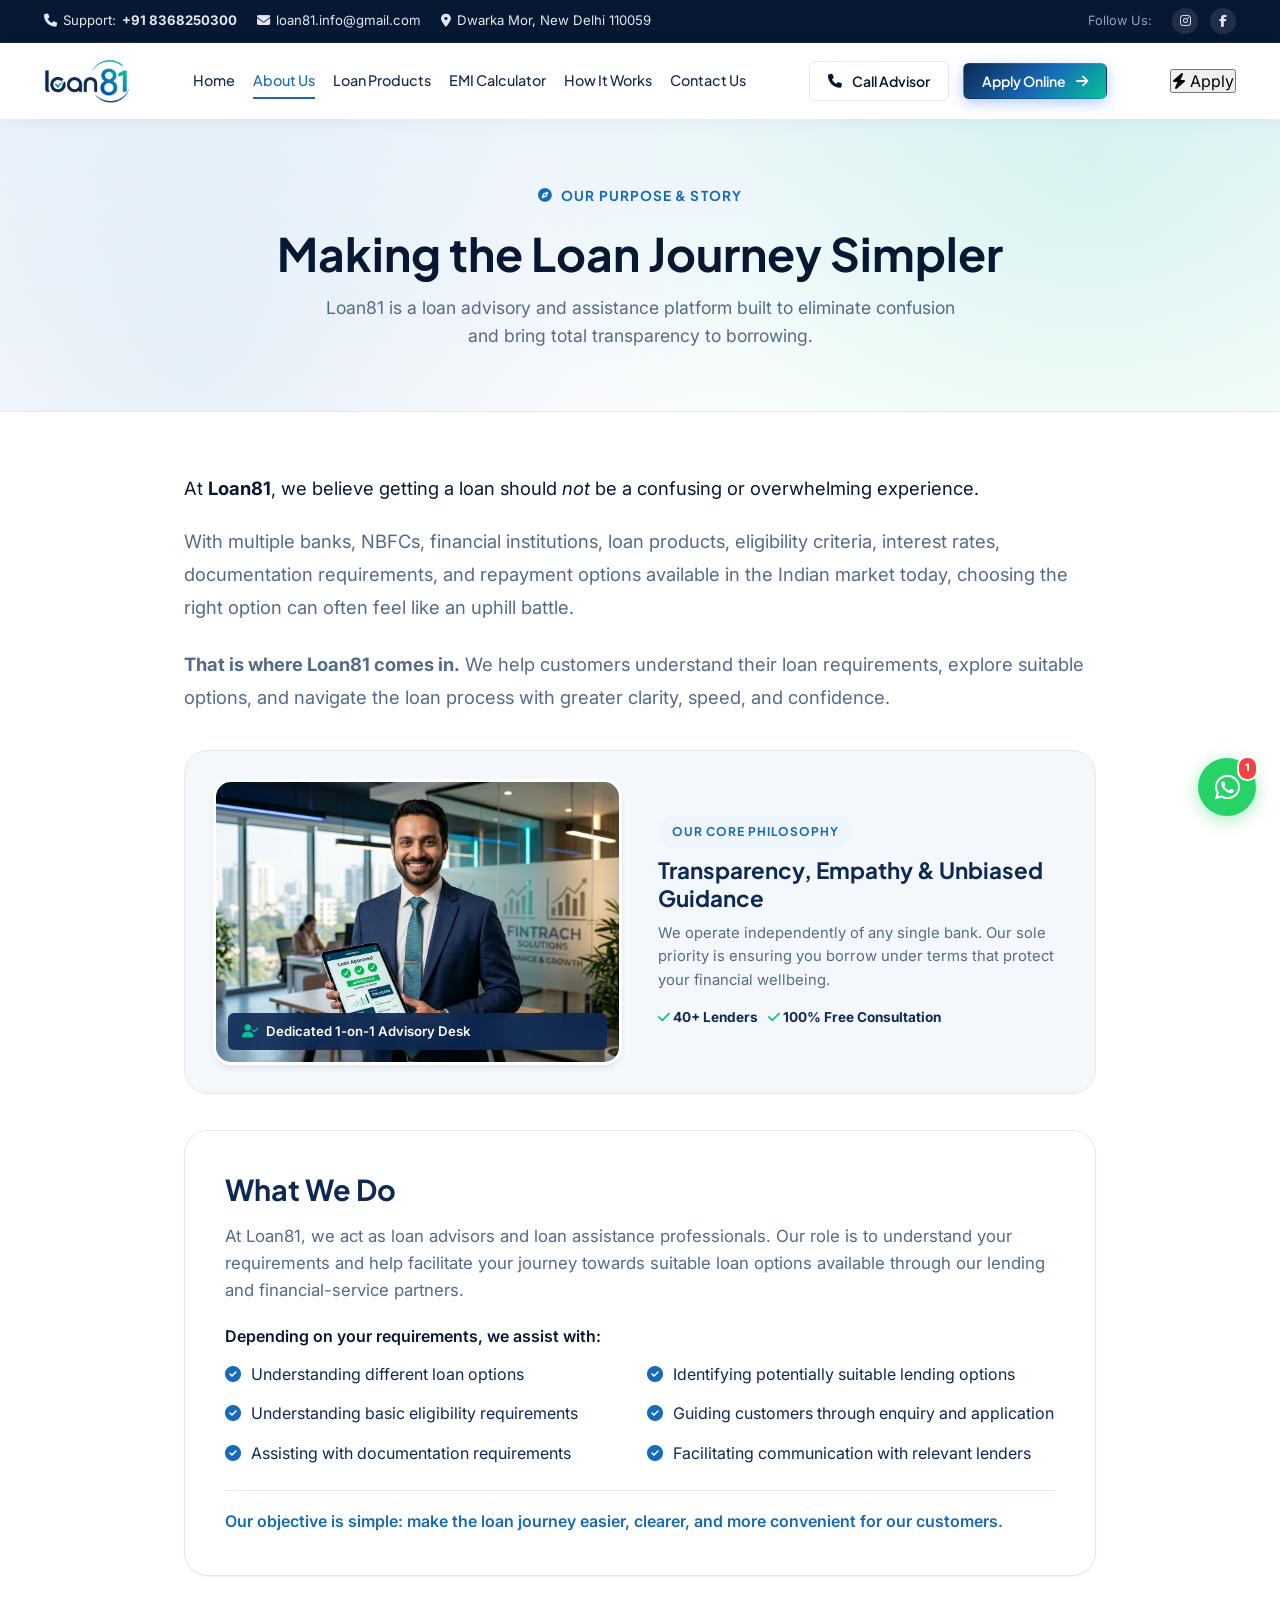
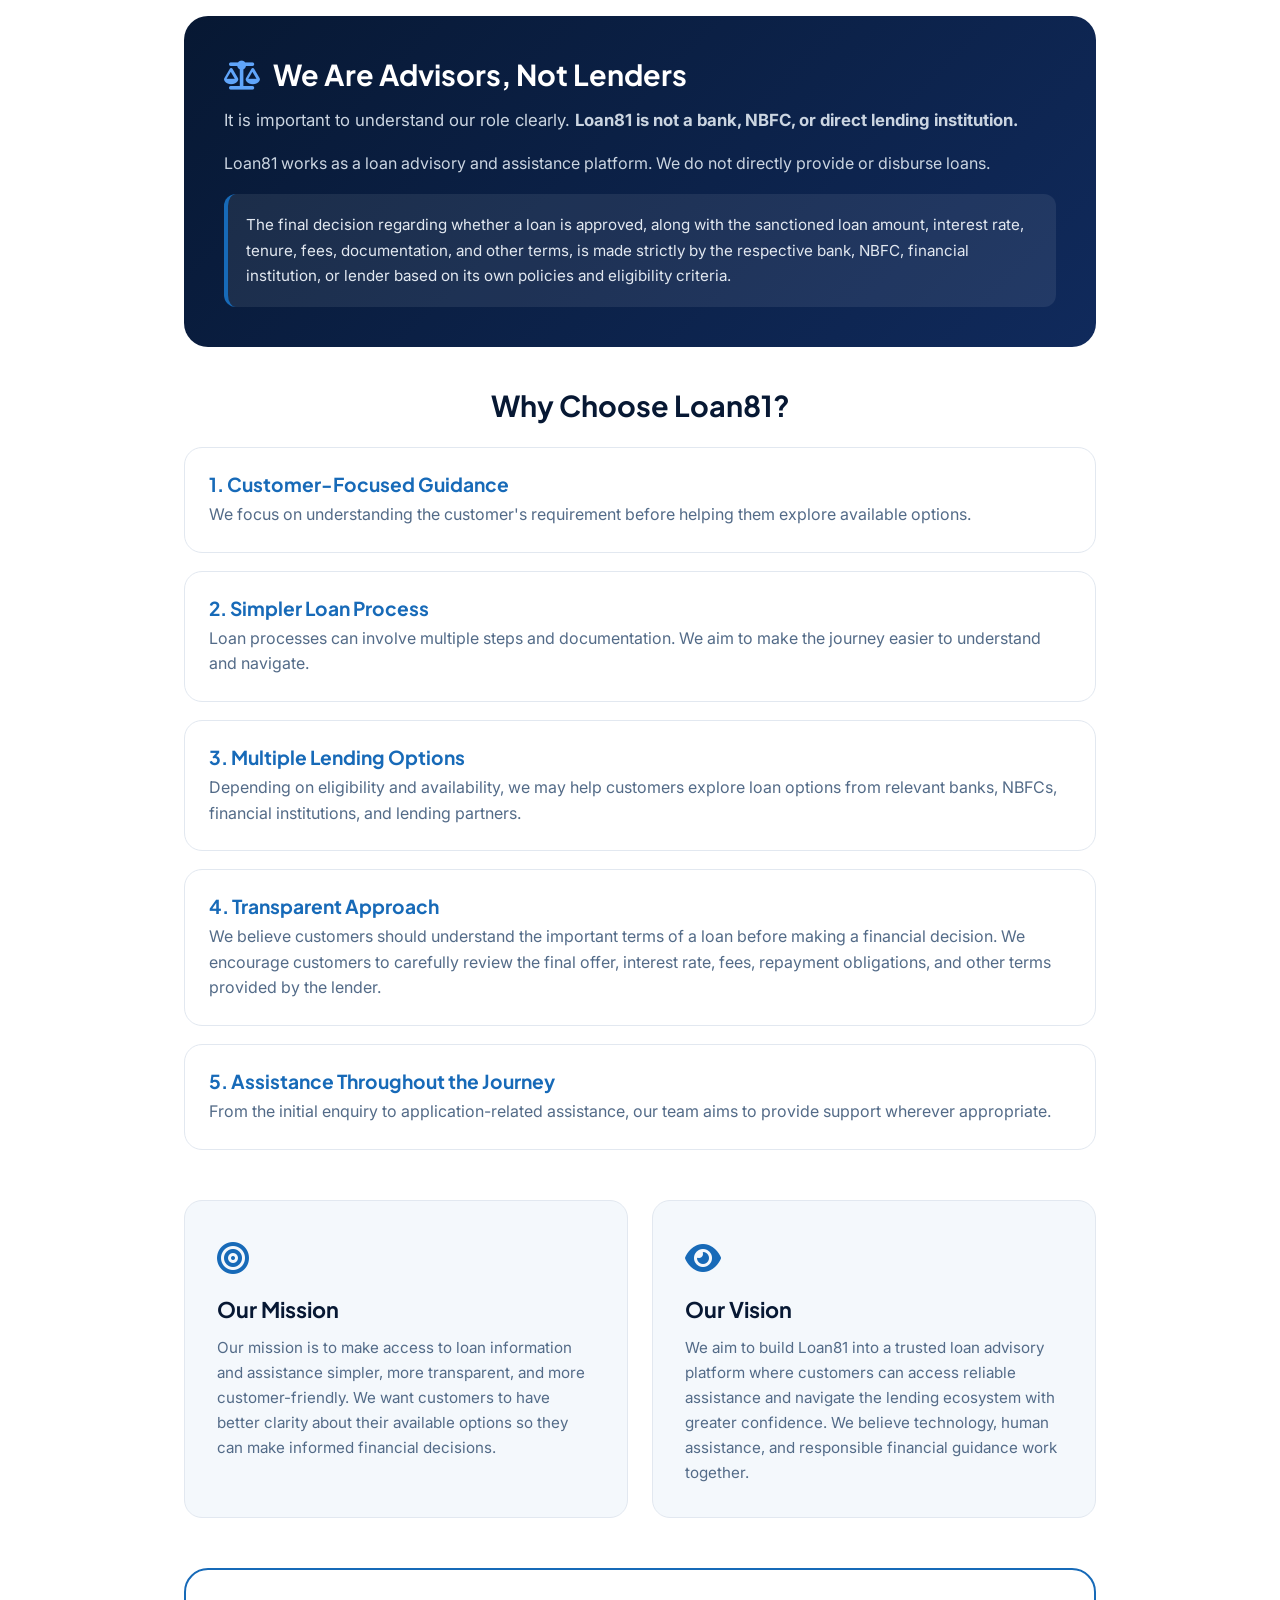
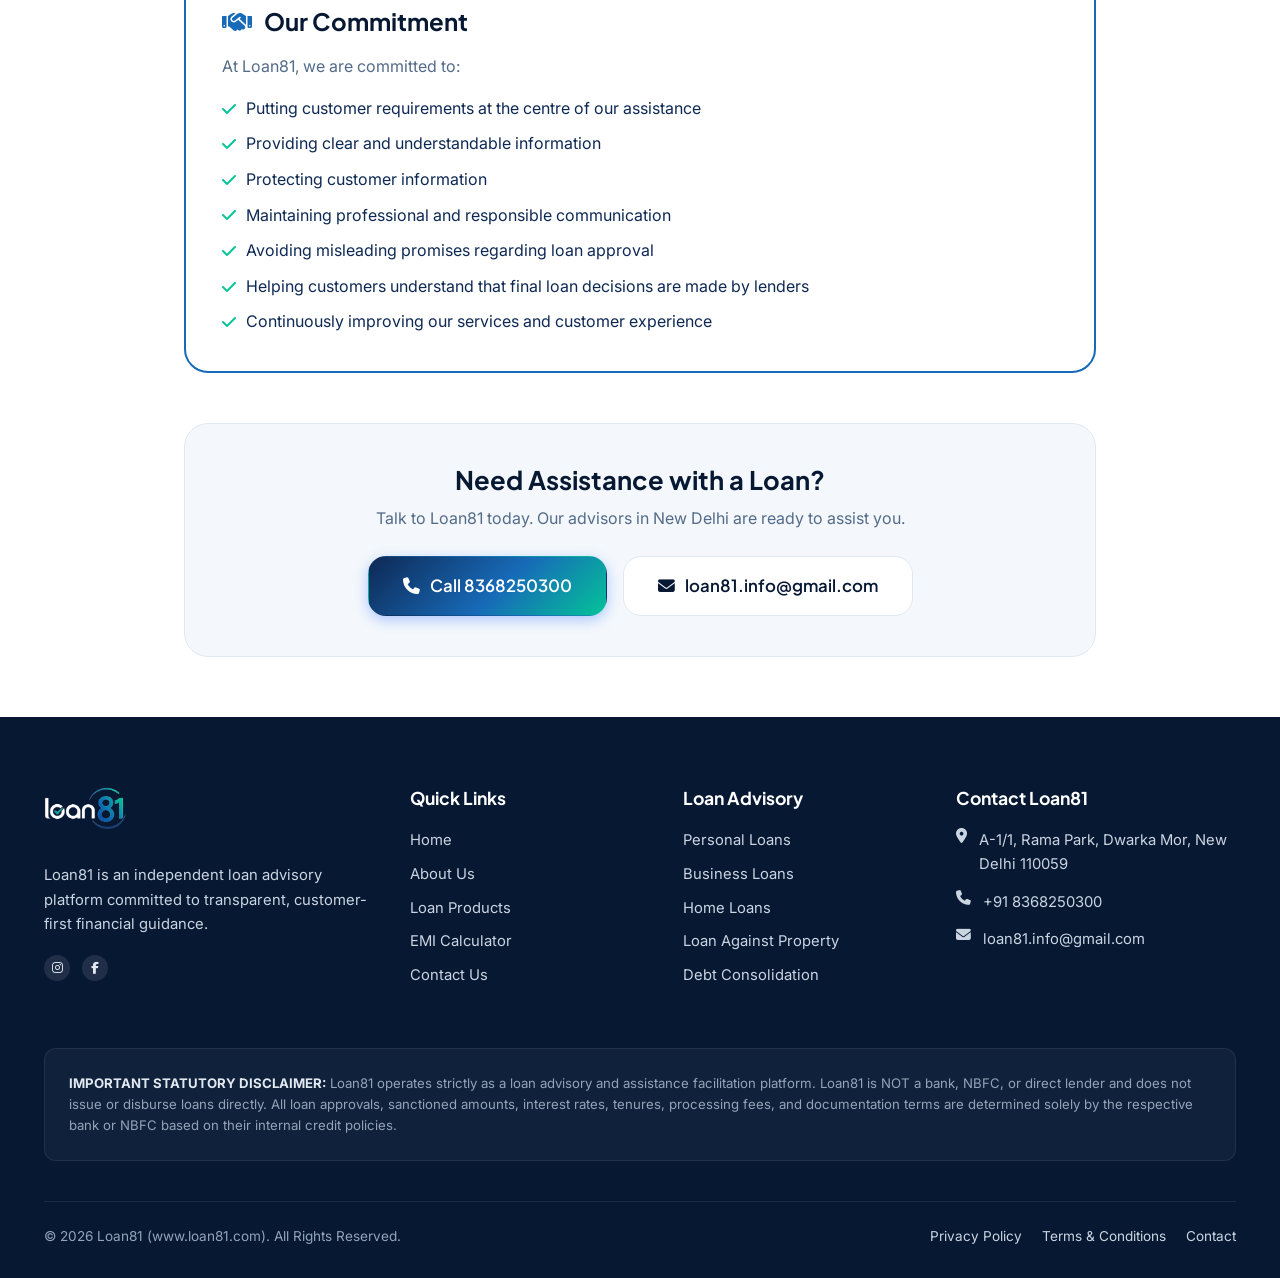
==== commit 1b1571e2: "Elevate mobile drawer with fintech app tiles, graphic watermark CTA, and header quick apply (v2.8)" ====
--- a/about.html
+++ b/about.html
@@ -14,7 +14,7 @@
   <link rel="preconnect" href="https://fonts.gstatic.com" crossorigin>
   <link href="https://fonts.googleapis.com/css2?family=Inter:wght@300;400;500;600;700&family=Plus+Jakarta+Sans:wght@400;500;600;700;800&display=swap" rel="stylesheet">
   <link rel="stylesheet" href="https://cdnjs.cloudflare.com/ajax/libs/font-awesome/6.5.1/css/all.min.css">
-  <link rel="stylesheet" href="css/style.css?v=2.6">
+  <link rel="stylesheet" href="css/style.css?v=2.8">
 </head>
 <body>
 
@@ -70,12 +70,174 @@
           <button type="button" class="btn btn-primary btn-sm open-lead-modal" data-loan-type="Personal Loan">Apply Online <i class="fa-solid fa-arrow-right"></i></button>
         </div>
 
+        <!-- Mobile Header Quick Apply & Menu Toggle -->
+        <button type="button" class="mobile-header-apply open-lead-modal" data-loan-type="Header Quick Apply" aria-label="Quick Loan Application">
+          <i class="fa-solid fa-bolt"></i> Apply
+        </button>
         <button class="mobile-toggle" aria-label="Toggle navigation menu">
           <i class="fa-solid fa-bars fa-xl"></i>
         </button>
       </div>
     </div>
   </header>
+
+  <!-- MOBILE OFF-CANVAS DRAWER WITH HIGH-IMPACT CTAs & GRAPHICS -->
+  <div id="drawerOverlay" class="drawer-overlay"></div>
+  <aside id="mobileDrawer" class="mobile-drawer" aria-label="Mobile Navigation Drawer">
+    <div class="drawer-header">
+      <a href="index.html" class="drawer-logo" title="Loan81 Home">
+        <img src="assets/images/logo.png" alt="Loan81 Logo">
+      </a>
+      <button id="drawerCloseBtn" class="drawer-close-btn" aria-label="Close menu">
+        <i class="fa-solid fa-xmark"></i>
+      </button>
+    </div>
+
+    <div class="drawer-body">
+      <!-- 1. Advisor Live Status Card with Background Mesh Graphic -->
+      <div class="drawer-advisor-card">
+        <div class="drawer-advisor-avatar">
+          <img src="assets/images/hero-advisor.jpg" alt="Loan81 Senior Financial Advisor" loading="lazy">
+          <span class="online-indicator" title="Online now"></span>
+        </div>
+        <div class="drawer-advisor-info">
+          <div class="name">Loan81 Advisory Desk <i class="fa-solid fa-circle-check" style="color: #04C398; font-size: 0.75rem;"></i></div>
+          <div class="status"><span class="pulse-dot"></span> Online • Free Guidance</div>
+        </div>
+        <a href="https://wa.me/918368250300?text=Hello%20Loan81!%20I%20need%20expert%20loan%20guidance." target="_blank" rel="noopener" class="drawer-advisor-btn" title="Chat on WhatsApp">
+          <i class="fa-brands fa-whatsapp"></i>
+        </a>
+      </div>
+
+      <!-- 2. Mini App-Style Quick Actions -->
+      <div class="drawer-quick-actions-row">
+        <button type="button" class="drawer-action-tile open-lead-modal" data-loan-type="Quick Apply">
+          <i class="fa-solid fa-bolt"></i>
+          <span>Check Eligibility</span>
+          <small>60 Secs</small>
+        </button>
+        <a href="calculator.html" class="drawer-action-tile">
+          <i class="fa-solid fa-calculator"></i>
+          <span>EMI Calculator</span>
+          <small>Instant</small>
+        </a>
+      </div>
+
+      <!-- 3. Main Navigation Links -->
+      <div class="drawer-nav-section">
+        <div class="drawer-section-title">Navigation</div>
+        <ul class="drawer-nav-list">
+          <li>
+            <a href="index.html" class="drawer-nav-link">
+              <span class="drawer-nav-icon"><i class="fa-solid fa-house"></i></span>
+              <span class="drawer-nav-text">Home</span>
+              <i class="fa-solid fa-chevron-right drawer-chevron"></i>
+            </a>
+          </li>
+          <li>
+            <a href="about.html" class="drawer-nav-link active">
+              <span class="drawer-nav-icon"><i class="fa-solid fa-shield-halved"></i></span>
+              <span class="drawer-nav-text">About Us</span>
+              <i class="fa-solid fa-chevron-right drawer-chevron"></i>
+            </a>
+          </li>
+          <li>
+            <a href="services.html" class="drawer-nav-link">
+              <span class="drawer-nav-icon"><i class="fa-solid fa-layer-group"></i></span>
+              <span class="drawer-nav-text">Loan Products</span>
+              <span class="drawer-badge">40+ Banks</span>
+              <i class="fa-solid fa-chevron-right drawer-chevron"></i>
+            </a>
+          </li>
+          <li>
+            <a href="calculator.html" class="drawer-nav-link">
+              <span class="drawer-nav-icon"><i class="fa-solid fa-calculator"></i></span>
+              <span class="drawer-nav-text">EMI Calculator</span>
+              <span class="drawer-badge teal">Live Tool</span>
+              <i class="fa-solid fa-chevron-right drawer-chevron"></i>
+            </a>
+          </li>
+          <li>
+            <a href="index.html#how-it-works" class="drawer-nav-link">
+              <span class="drawer-nav-icon"><i class="fa-solid fa-route"></i></span>
+              <span class="drawer-nav-text">How It Works</span>
+              <i class="fa-solid fa-chevron-right drawer-chevron"></i>
+            </a>
+          </li>
+          <li>
+            <a href="contact.html" class="drawer-nav-link">
+              <span class="drawer-nav-icon"><i class="fa-solid fa-headset"></i></span>
+              <span class="drawer-nav-text">Contact Us</span>
+              <i class="fa-solid fa-chevron-right drawer-chevron"></i>
+            </a>
+          </li>
+        </ul>
+      </div>
+
+      <!-- 4. Quick Loan Categories Chips with Rate Info -->
+      <div class="drawer-quick-products">
+        <div class="drawer-section-title">Popular Loan Services</div>
+        <div class="drawer-product-chips">
+          <a href="services.html#home" class="drawer-chip">
+            <i class="fa-solid fa-house-chimney"></i>
+            <div>
+              <span>Home Loan</span>
+              <small>From 8.40%</small>
+            </div>
+          </a>
+          <a href="services.html#personal" class="drawer-chip">
+            <i class="fa-solid fa-user-shield"></i>
+            <div>
+              <span>Personal Loan</span>
+              <small>From 10.49%</small>
+            </div>
+          </a>
+          <a href="services.html#business" class="drawer-chip">
+            <i class="fa-solid fa-briefcase"></i>
+            <div>
+              <span>Business Loan</span>
+              <small>Up to ₹1 Cr</small>
+            </div>
+          </a>
+          <a href="services.html#lap" class="drawer-chip">
+            <i class="fa-solid fa-building"></i>
+            <div>
+              <span>Loan vs Property</span>
+              <small>Lowest EMI</small>
+            </div>
+          </a>
+        </div>
+      </div>
+
+      <!-- 5. High-Impact CTA Banner Card with Watermark Graphic -->
+      <div class="drawer-cta-banner">
+        <div class="drawer-cta-tag"><i class="fa-solid fa-bolt"></i> FAST IN-PRINCIPLE APPROVAL</div>
+        <h4>Compare 40+ Premier Banks & NBFCs</h4>
+        <p>Get customized loan offers at lowest interest rates with 100% zero upfront charges.</p>
+        <button type="button" class="btn btn-primary btn-block open-lead-modal" data-loan-type="General Loan Inquiry">
+          Check Instant Eligibility <i class="fa-solid fa-arrow-right"></i>
+        </button>
+      </div>
+
+      <!-- 6. Quick Direct Contact Box & Office Details -->
+      <div class="drawer-contact-box">
+        <div class="drawer-section-title">Immediate Advisor Help</div>
+        <div class="drawer-contact-btns">
+          <a href="tel:8368250300" class="drawer-contact-btn phone">
+            <i class="fa-solid fa-phone"></i>
+            <span>Call: +91 8368250300</span>
+          </a>
+          <a href="https://wa.me/918368250300?text=Hello%20Loan81!%20I%20need%20quick%20loan%20guidance." target="_blank" rel="noopener" class="drawer-contact-btn whatsapp">
+            <i class="fa-brands fa-whatsapp"></i>
+            <span>WhatsApp Senior Advisor</span>
+          </a>
+        </div>
+        <div class="drawer-office-note">
+          <i class="fa-solid fa-location-dot"></i> A-1/1, Rama Park, Dwarka Mor, New Delhi 110059
+        </div>
+      </div>
+    </div>
+  </aside>
 
   <!-- PAGE HERO -->
   <section class="page-hero">
@@ -331,7 +493,7 @@
     <span class="badge">1</span>
   </a>
 
-  <!-- MASTER SCRIPT -->
-  <script src="js/main.js"></script>
+  <!-- Master JavaScript -->
+  <script src="js/main.js?v=2.8"></script>
 </body>
 </html>
--- a/css/style.css
+++ b/css/style.css
@@ -2016,7 +2016,7 @@
   height: 100%;
   background: rgba(10, 27, 57, 0.7);
   backdrop-filter: blur(4px);
-  z-index: 2000;
+  z-index: 2500;
   align-items: center;
   justify-content: center;
   padding: 20px;
@@ -2164,6 +2164,576 @@
 }
 
 /* ==========================================================================
+   MOBILE OFF-CANVAS DRAWER & INTERACTIVE APP-LIKE UX
+   ========================================================================== */
+.drawer-overlay {
+  position: fixed;
+  inset: 0;
+  background: rgba(7, 24, 51, 0.72);
+  backdrop-filter: blur(8px);
+  -webkit-backdrop-filter: blur(8px);
+  z-index: 2100;
+  opacity: 0;
+  visibility: hidden;
+  transition: opacity 0.35s cubic-bezier(0.4, 0, 0.2, 1), visibility 0.35s ease;
+}
+
+.drawer-overlay.active {
+  opacity: 1;
+  visibility: visible;
+}
+
+.mobile-drawer {
+  position: fixed;
+  top: 0;
+  right: 0;
+  bottom: 0;
+  width: min(360px, 88vw);
+  background: #ffffff;
+  background-image: 
+    radial-gradient(circle at 100% 0%, rgba(23, 106, 184, 0.05) 0%, transparent 40%),
+    radial-gradient(circle at 0% 100%, rgba(4, 195, 152, 0.05) 0%, transparent 40%);
+  z-index: 2101;
+  transform: translateX(105%);
+  transition: transform 0.38s cubic-bezier(0.33, 1, 0.68, 1);
+  display: flex;
+  flex-direction: column;
+  box-shadow: -12px 0 45px rgba(14, 41, 84, 0.28);
+  border-left: 1px solid rgba(23, 106, 184, 0.15);
+}
+
+.mobile-drawer.active {
+  transform: translateX(0);
+}
+
+.drawer-header {
+  padding: 14px 18px;
+  display: flex;
+  align-items: center;
+  justify-content: space-between;
+  border-bottom: 1px solid var(--color-border-light);
+  background: rgba(255, 255, 255, 0.98);
+  flex-shrink: 0;
+}
+
+.drawer-logo img {
+  height: 38px !important;
+  width: auto !important;
+  max-width: 150px !important;
+  object-fit: contain !important;
+  display: block;
+}
+
+.drawer-close-btn {
+  width: 36px;
+  height: 36px;
+  border-radius: 50%;
+  border: 1px solid var(--color-border);
+  background: var(--color-bg-subtle);
+  color: var(--color-primary-navy);
+  display: flex;
+  align-items: center;
+  justify-content: center;
+  font-size: 1.15rem;
+  cursor: pointer;
+  transition: var(--transition-fast);
+}
+
+.drawer-close-btn:active {
+  transform: scale(0.92);
+  background: var(--color-primary-navy);
+  color: #ffffff;
+}
+
+.drawer-body {
+  flex: 1;
+  overflow-y: auto;
+  -webkit-overflow-scrolling: touch;
+  padding: 14px 16px 28px 16px;
+  display: flex;
+  flex-direction: column;
+  gap: 14px;
+}
+
+/* 1. Advisor Live Status Card in Drawer */
+.drawer-advisor-card {
+  background: linear-gradient(135deg, #071833 0%, #0E2954 55%, #176AB8 100%);
+  color: #ffffff;
+  border-radius: var(--radius-lg);
+  padding: 12px 14px;
+  display: flex;
+  align-items: center;
+  gap: 12px;
+  box-shadow: 0 8px 24px rgba(14, 41, 84, 0.22);
+  position: relative;
+  overflow: hidden;
+  border: 1px solid rgba(255, 255, 255, 0.1);
+}
+
+.drawer-advisor-card::before {
+  content: '';
+  position: absolute;
+  inset: 0;
+  background-image: radial-gradient(rgba(255, 255, 255, 0.08) 1px, transparent 1px);
+  background-size: 14px 14px;
+  pointer-events: none;
+  opacity: 0.5;
+}
+
+.drawer-advisor-card::after {
+  content: '';
+  position: absolute;
+  top: -50%;
+  right: -20%;
+  width: 100px;
+  height: 100px;
+  background: radial-gradient(circle, rgba(4, 195, 152, 0.4) 0%, transparent 70%);
+  pointer-events: none;
+}
+
+.drawer-advisor-avatar {
+  position: relative;
+  width: 44px;
+  height: 44px;
+  border-radius: 50%;
+  border: 2px solid var(--color-teal-accent);
+  overflow: hidden;
+  flex-shrink: 0;
+  box-shadow: 0 2px 8px rgba(0, 0, 0, 0.2);
+}
+
+.drawer-advisor-avatar img {
+  width: 100%;
+  height: 100%;
+  object-fit: cover;
+}
+
+.drawer-advisor-avatar .online-indicator {
+  position: absolute;
+  bottom: 0;
+  right: 0;
+  width: 12px;
+  height: 12px;
+  border-radius: 50%;
+  background: #22c55e;
+  border: 2px solid #0E2954;
+}
+
+.drawer-advisor-info {
+  flex: 1;
+  min-width: 0;
+  position: relative;
+  z-index: 1;
+}
+
+.drawer-advisor-info .name {
+  font-size: 0.9rem;
+  font-weight: 700;
+  color: #ffffff;
+  font-family: var(--font-heading);
+  white-space: nowrap;
+  overflow: hidden;
+  text-overflow: ellipsis;
+  display: flex;
+  align-items: center;
+  gap: 5px;
+}
+
+.drawer-advisor-info .status {
+  font-size: 0.72rem;
+  color: #93c5fd;
+  display: flex;
+  align-items: center;
+  gap: 6px;
+  margin-top: 2px;
+}
+
+.pulse-dot {
+  width: 6px;
+  height: 6px;
+  border-radius: 50%;
+  background: #22c55e;
+  animation: pulseGreen 1.6s infinite ease-in-out;
+}
+
+@keyframes pulseGreen {
+  0% { transform: scale(0.9); box-shadow: 0 0 0 0 rgba(34, 197, 94, 0.7); }
+  70% { transform: scale(1.1); box-shadow: 0 0 0 6px rgba(34, 197, 94, 0); }
+  100% { transform: scale(0.9); box-shadow: 0 0 0 0 rgba(34, 197, 94, 0); }
+}
+
+.drawer-advisor-btn {
+  width: 36px;
+  height: 36px;
+  border-radius: 50%;
+  background: #25d366;
+  color: #ffffff !important;
+  display: flex;
+  align-items: center;
+  justify-content: center;
+  font-size: 1.1rem;
+  flex-shrink: 0;
+  box-shadow: 0 4px 12px rgba(37, 211, 102, 0.35);
+  transition: transform var(--transition-fast);
+  position: relative;
+  z-index: 1;
+}
+
+.drawer-advisor-btn:active {
+  transform: scale(0.9);
+}
+
+/* 2. Mini App-Style Quick Actions */
+.drawer-quick-actions-row {
+  display: grid;
+  grid-template-columns: 1fr 1fr;
+  gap: 8px;
+}
+
+.drawer-action-tile {
+  background: var(--color-bg-subtle);
+  border: 1px solid var(--color-border);
+  border-radius: var(--radius-md);
+  padding: 10px 12px;
+  display: flex;
+  flex-direction: column;
+  align-items: flex-start;
+  gap: 2px;
+  cursor: pointer;
+  transition: all var(--transition-fast);
+  text-decoration: none;
+  color: var(--color-navy-dark);
+}
+
+.drawer-action-tile:hover, .drawer-action-tile:active {
+  background: var(--color-primary-light);
+  border-color: var(--color-primary-blue);
+  transform: translateY(-1px);
+}
+
+.drawer-action-tile i {
+  font-size: 1.1rem;
+  color: var(--color-primary-blue);
+  margin-bottom: 2px;
+}
+
+.drawer-action-tile span {
+  font-size: 0.82rem;
+  font-weight: 700;
+  color: var(--color-navy-dark);
+  line-height: 1.2;
+}
+
+.drawer-action-tile small {
+  font-size: 0.68rem;
+  font-weight: 700;
+  color: var(--color-teal-accent);
+}
+
+/* 3. Drawer Section Headers */
+.drawer-section-title {
+  font-size: 0.7rem;
+  font-weight: 800;
+  text-transform: uppercase;
+  letter-spacing: 0.08em;
+  color: #64748b;
+  margin-bottom: 6px;
+  display: flex;
+  align-items: center;
+  gap: 6px;
+}
+
+/* 4. Categorized Drawer Navigation */
+.drawer-nav-list {
+  display: flex;
+  flex-direction: column;
+  gap: 3px;
+}
+
+.drawer-nav-link {
+  display: flex;
+  align-items: center;
+  gap: 12px;
+  padding: 8px 10px;
+  border-radius: var(--radius-md);
+  color: var(--color-navy-dark);
+  font-weight: 600;
+  font-size: 0.9rem;
+  transition: all var(--transition-fast);
+  background: transparent;
+}
+
+.drawer-nav-link:hover, .drawer-nav-link:active {
+  background: var(--color-primary-light);
+  color: var(--color-primary-blue);
+  transform: translateX(3px);
+}
+
+.drawer-nav-link.active {
+  background: var(--color-primary-light);
+  color: var(--color-primary-blue);
+  font-weight: 700;
+}
+
+.drawer-nav-icon {
+  width: 32px;
+  height: 32px;
+  border-radius: var(--radius-sm);
+  background: var(--color-bg-subtle);
+  color: var(--color-primary-blue);
+  display: flex;
+  align-items: center;
+  justify-content: center;
+  font-size: 0.9rem;
+  flex-shrink: 0;
+  transition: var(--transition-fast);
+}
+
+.drawer-nav-link:hover .drawer-nav-icon,
+.drawer-nav-link.active .drawer-nav-icon {
+  background: var(--color-primary-blue);
+  color: #ffffff;
+}
+
+.drawer-nav-text {
+  flex: 1;
+}
+
+.drawer-badge {
+  font-size: 0.65rem;
+  font-weight: 700;
+  padding: 2px 7px;
+  border-radius: var(--radius-full);
+  background: rgba(23, 106, 184, 0.1);
+  color: var(--color-primary-blue);
+}
+
+.drawer-badge.teal {
+  background: rgba(4, 195, 152, 0.15);
+  color: var(--color-green-dark);
+}
+
+.drawer-chevron {
+  font-size: 0.72rem;
+  color: #94a3b8;
+}
+
+/* 5. Quick Loan Categories Chips */
+.drawer-product-chips {
+  display: grid;
+  grid-template-columns: 1fr 1fr;
+  gap: 6px;
+}
+
+.drawer-chip {
+  display: flex;
+  align-items: center;
+  gap: 8px;
+  padding: 8px 10px;
+  border-radius: var(--radius-sm);
+  background: var(--color-bg-subtle);
+  border: 1px solid var(--color-border);
+  font-size: 0.78rem;
+  font-weight: 600;
+  color: var(--color-navy-dark);
+  transition: var(--transition-fast);
+  text-decoration: none;
+}
+
+.drawer-chip i {
+  color: var(--color-primary-blue);
+  font-size: 0.88rem;
+}
+
+.drawer-chip div {
+  display: flex;
+  flex-direction: column;
+}
+
+.drawer-chip div span {
+  font-weight: 700;
+  line-height: 1.2;
+}
+
+.drawer-chip div small {
+  font-size: 0.65rem;
+  color: var(--color-teal-accent);
+}
+
+.drawer-chip:active {
+  background: var(--color-primary-light);
+  border-color: var(--color-primary-blue);
+  color: var(--color-primary-blue);
+}
+
+/* 6. High-Impact CTA Promo Card */
+.drawer-cta-banner {
+  background: linear-gradient(135deg, #071833 0%, #0E2954 45%, #176AB8 80%, #04C398 100%);
+  color: #ffffff;
+  border-radius: var(--radius-lg);
+  padding: 16px 14px;
+  position: relative;
+  overflow: hidden;
+  box-shadow: 0 10px 30px rgba(14, 41, 84, 0.25);
+  border: 1px solid rgba(255, 255, 255, 0.12);
+}
+
+.drawer-cta-banner::before {
+  content: '₹';
+  position: absolute;
+  right: 6px;
+  bottom: -16px;
+  font-size: 5.5rem;
+  font-weight: 900;
+  color: rgba(255, 255, 255, 0.08);
+  pointer-events: none;
+  line-height: 1;
+  font-family: var(--font-heading);
+}
+
+.drawer-cta-banner::after {
+  content: '';
+  position: absolute;
+  top: -40px;
+  right: -40px;
+  width: 100px;
+  height: 100px;
+  border-radius: 50%;
+  background: radial-gradient(circle, rgba(4, 195, 152, 0.4) 0%, transparent 70%);
+  pointer-events: none;
+}
+
+.drawer-cta-tag {
+  display: inline-flex;
+  align-items: center;
+  gap: 5px;
+  font-size: 0.65rem;
+  font-weight: 800;
+  text-transform: uppercase;
+  letter-spacing: 0.06em;
+  color: #04C398;
+  background: rgba(255, 255, 255, 0.15);
+  padding: 3px 9px;
+  border-radius: var(--radius-full);
+  margin-bottom: 8px;
+}
+
+.drawer-cta-banner h4 {
+  color: #ffffff;
+  font-size: 0.98rem;
+  font-weight: 800;
+  line-height: 1.3;
+  margin-bottom: 4px;
+  position: relative;
+  z-index: 1;
+}
+
+.drawer-cta-banner p {
+  font-size: 0.74rem;
+  color: #e2e8f0;
+  line-height: 1.45;
+  margin-bottom: 12px;
+  position: relative;
+  z-index: 1;
+}
+
+.drawer-cta-banner .btn {
+  background: #ffffff !important;
+  color: var(--color-primary-navy) !important;
+  font-weight: 700 !important;
+  box-shadow: 0 4px 14px rgba(0, 0, 0, 0.18);
+  border: none;
+  font-size: 0.85rem;
+  padding: 9px 14px;
+  position: relative;
+  z-index: 1;
+}
+
+.drawer-cta-banner .btn:active {
+  transform: scale(0.96);
+}
+
+/* 7. Quick Direct Contact Box */
+.drawer-contact-btns {
+  display: flex;
+  flex-direction: column;
+  gap: 8px;
+}
+
+.drawer-contact-btn {
+  display: flex;
+  align-items: center;
+  gap: 10px;
+  padding: 10px 14px;
+  border-radius: var(--radius-sm);
+  font-size: 0.85rem;
+  font-weight: 700;
+  transition: var(--transition-fast);
+}
+
+.drawer-contact-btn.phone {
+  background: var(--color-bg-subtle);
+  color: var(--color-primary-navy);
+  border: 1px solid var(--color-border);
+}
+
+.drawer-contact-btn.whatsapp {
+  background: #f0fdf4;
+  color: #166534;
+  border: 1px solid #bbf7d0;
+}
+
+.drawer-contact-btn i {
+  font-size: 1.1rem;
+}
+
+.drawer-contact-btn.whatsapp i {
+  color: #22c55e;
+}
+
+.drawer-office-note {
+  font-size: 0.74rem;
+  color: #64748b;
+  margin-top: 8px;
+  line-height: 1.4;
+  display: flex;
+  align-items: flex-start;
+  gap: 6px;
+}
+
+.drawer-office-note i {
+  color: var(--color-primary-blue);
+  margin-top: 2px;
+}
+
+/* 8. Interactive Quick Amount Preset Chips */
+.quick-amount-chips {
+  display: flex;
+  gap: 6px;
+  flex-wrap: wrap;
+  margin-top: 10px;
+}
+
+.amount-chip {
+  padding: 4px 11px;
+  border-radius: var(--radius-full);
+  border: 1px solid var(--color-border);
+  background: var(--color-bg-subtle);
+  color: var(--color-navy-dark);
+  font-size: 0.76rem;
+  font-weight: 700;
+  cursor: pointer;
+  transition: all var(--transition-fast);
+}
+
+.amount-chip:hover, .amount-chip.active {
+  background: var(--color-primary-blue);
+  color: #ffffff;
+  border-color: var(--color-primary-blue);
+  box-shadow: 0 2px 8px rgba(23, 106, 184, 0.3);
+}
+
+/* ==========================================================================
    HERO BUTTONS & QUICK FORM GRID HELPER CLASSES
    ========================================================================== */
 .hero-cta-btns {
@@ -2183,6 +2753,14 @@
    RESPONSIVE MEDIA QUERIES (FULL DEVICE & 100%-150% SCALING SUPPORT)
    ========================================================================== */
 
+/* Hide mobile drawer on desktop */
+@media (min-width: 992px) {
+  .drawer-overlay,
+  .mobile-drawer {
+    display: none !important;
+  }
+}
+
 /* 1. Large Laptops / 125% Display Scaling (max-width: 1280px) */
 @media (max-width: 1280px) {
   .container {
@@ -2241,26 +2819,36 @@
     display: none;
   }
   .mobile-toggle {
-    display: block;
+    display: flex;
+    align-items: center;
+    justify-content: center;
+    width: 38px;
+    height: 38px;
+    border-radius: var(--radius-sm);
+    background: var(--color-bg-subtle);
+    border: 1px solid var(--color-border);
+    color: var(--color-primary-navy);
+  }
+  .mobile-header-apply {
+    display: inline-flex !important;
+    align-items: center;
+    gap: 6px;
+    padding: 7px 14px;
+    font-size: 0.8rem;
+    font-weight: 700;
+    border-radius: var(--radius-full);
+    background: var(--color-blue-gradient);
+    color: #ffffff !important;
+    border: none;
+    box-shadow: 0 3px 10px rgba(23, 106, 184, 0.35);
+    cursor: pointer;
+    transition: transform var(--transition-fast);
+  }
+  .mobile-header-apply:active {
+    transform: scale(0.94);
   }
   .nav-menu {
-    position: fixed;
-    top: 76px;
-    left: -100%;
-    width: 100%;
-    height: calc(100vh - 76px);
-    background: var(--color-white);
-    flex-direction: column;
-    align-items: flex-start;
-    padding: 30px;
-    gap: 20px;
-    transition: left var(--transition-normal);
-    box-shadow: var(--shadow-lg);
-    overflow-y: auto;
-    z-index: 999;
-  }
-  .nav-menu.active {
-    left: 0;
+    display: none !important; /* Managed by #mobileDrawer */
   }
   .nav-cta-group .btn {
     display: none !important;
@@ -2330,12 +2918,34 @@
   .hero-rates-bar {
     grid-template-columns: 1fr;
     gap: 8px;
-    padding: 12px 14px;
+    padding: 10px 12px;
+    background: #ffffff;
+    border: 1px solid rgba(23, 106, 184, 0.2);
+  }
+  .hero-rate-item {
+    display: flex;
+    align-items: center;
+    justify-content: space-between;
+    padding: 8px 10px;
+    border-radius: var(--radius-sm);
+    background: var(--color-bg-subtle);
   }
   .hero-rate-item:not(:last-child) {
     border-right: none;
-    border-bottom: 1px solid var(--color-border);
+    border-bottom: none;
     padding-bottom: 8px;
+    margin-bottom: 4px;
+  }
+  .hero-rate-item .type {
+    display: flex;
+    align-items: center;
+    gap: 6px;
+    font-size: 0.8rem;
+    font-weight: 700;
+  }
+  .hero-rate-item .rate {
+    font-size: 1.15rem;
+    margin-top: 0;
   }
   .hero-quick-form-grid {
     grid-template-columns: 1fr !important;
@@ -2368,12 +2978,12 @@
   }
   .trust-stats-grid {
     grid-template-columns: repeat(2, 1fr);
-    gap: 16px;
+    gap: 14px;
   }
   .trust-stat-item {
     border-right: none;
     border-bottom: 1px solid var(--color-border-light);
-    padding-bottom: 16px;
+    padding-bottom: 14px;
   }
   .products-grid {
     grid-template-columns: 1fr;
@@ -2403,7 +3013,7 @@
 /* 5. Mobile Phones & High-Zoom Screens (max-width: 600px) */
 @media (max-width: 600px) {
   .hero-section {
-    padding: 36px 0 60px 0;
+    padding: 28px 0 50px 0;
   }
   .hero-title {
     font-size: clamp(1.85rem, 6.5vw, 2.3rem);
@@ -2427,6 +3037,11 @@
     width: 100%;
     justify-content: center;
     text-align: center;
+    box-shadow: 0 4px 14px rgba(23, 106, 184, 0.25);
+  }
+  .hero-visual-card {
+    max-width: 100%;
+    border-width: 3px;
   }
   .lead-card {
     padding: 22px 18px !important;
@@ -2473,8 +3088,4 @@
   .header-inner {
     height: 64px;
   }
-  .nav-menu {
-    top: 64px;
-    height: calc(100vh - 64px);
-  }
-}
+}
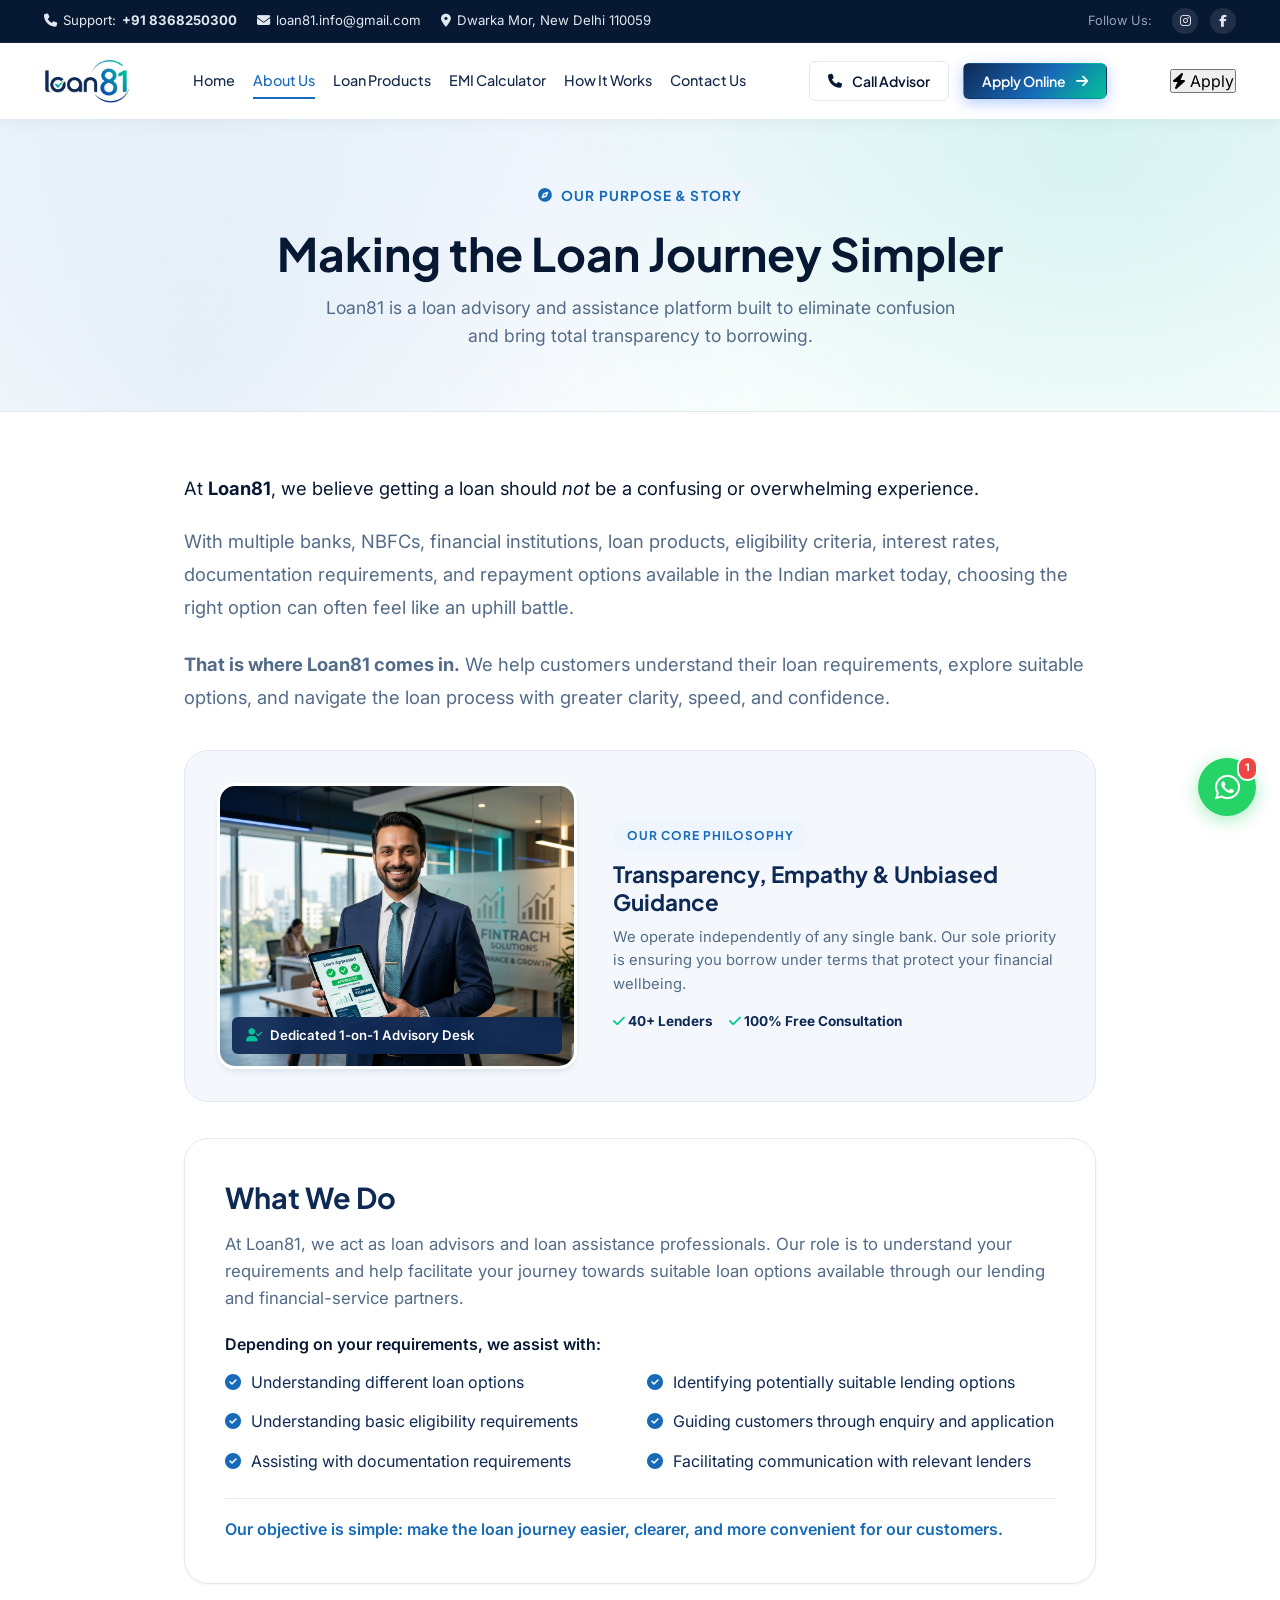
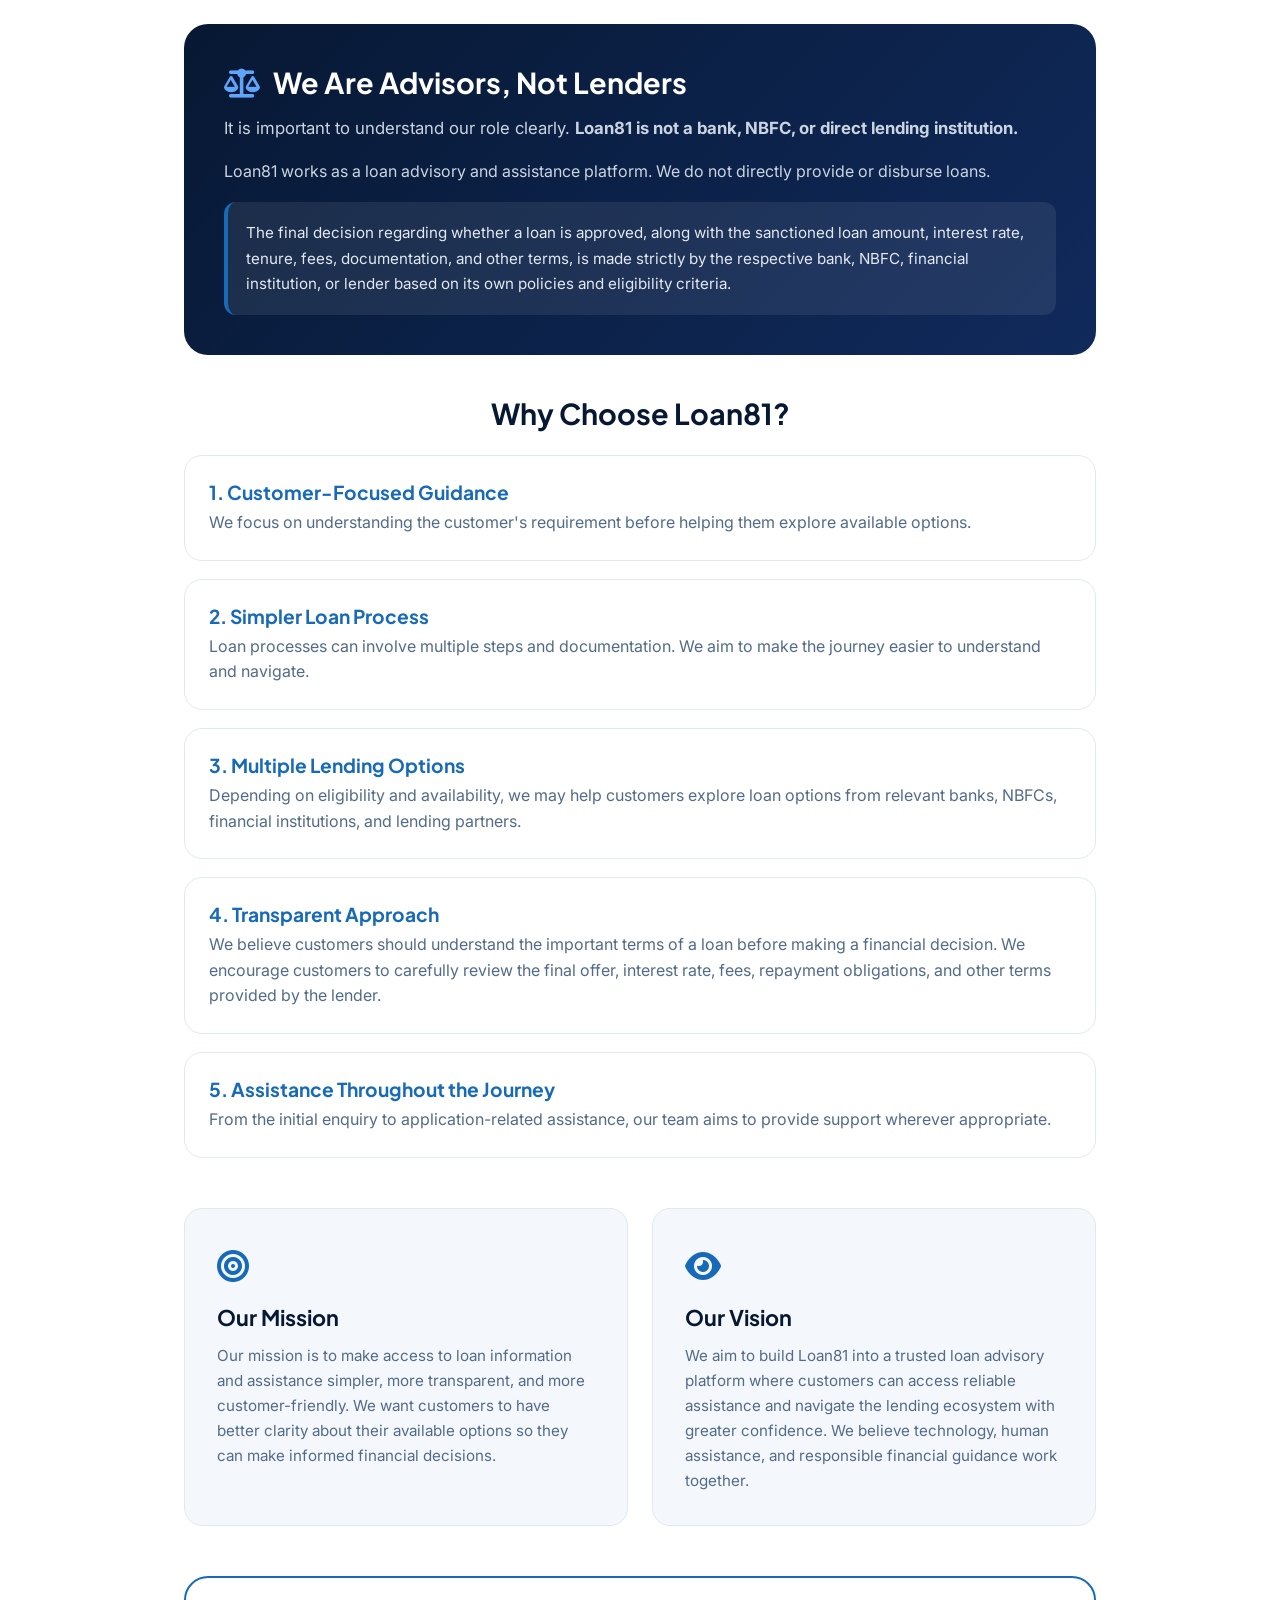
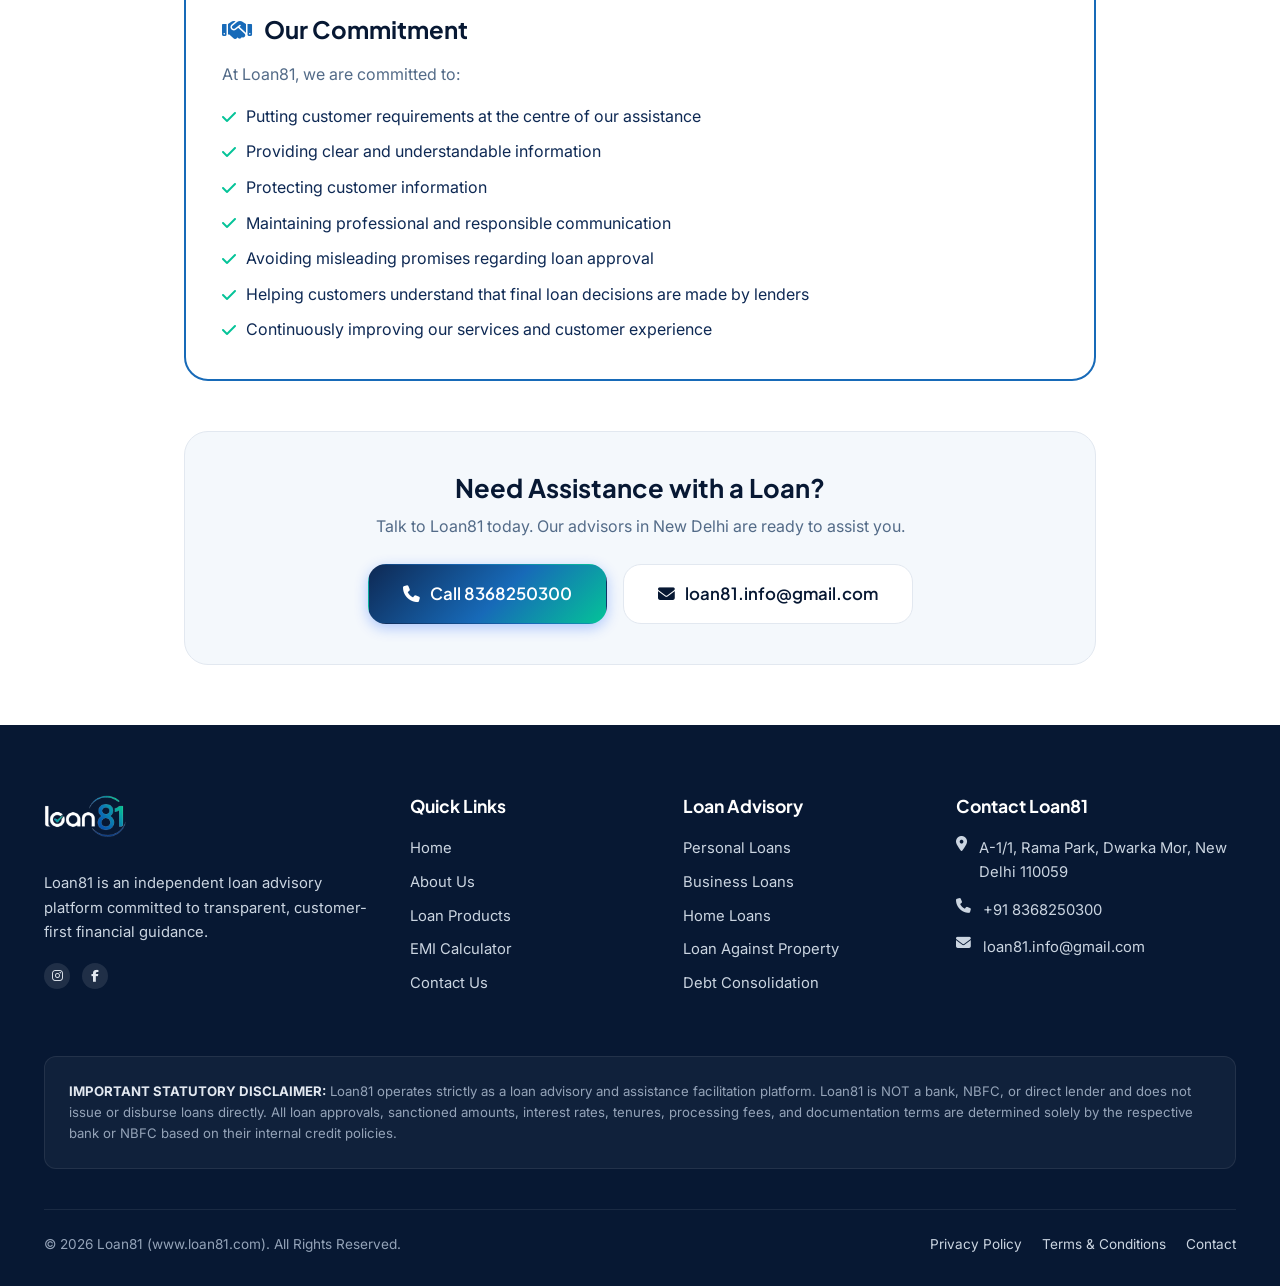
==== commit 93366745: "Refine mobile drawer scroll padding, header action alignment, philosophy card responsiveness, and gl" ====
--- a/about.html
+++ b/about.html
@@ -14,7 +14,7 @@
   <link rel="preconnect" href="https://fonts.gstatic.com" crossorigin>
   <link href="https://fonts.googleapis.com/css2?family=Inter:wght@300;400;500;600;700&family=Plus+Jakarta+Sans:wght@400;500;600;700;800&display=swap" rel="stylesheet">
   <link rel="stylesheet" href="https://cdnjs.cloudflare.com/ajax/libs/font-awesome/6.5.1/css/all.min.css">
-  <link rel="stylesheet" href="css/style.css?v=2.8">
+  <link rel="stylesheet" href="css/style.css?v=2.9">
 </head>
 <body>
 
@@ -264,10 +264,10 @@
       </div>
 
       <!-- Visual Story & Advisor Showcase -->
-      <div style="display: grid; grid-template-columns: 1fr 1fr; gap: 36px; align-items: center; margin: 36px 0; background: var(--color-bg-subtle); border-radius: var(--radius-xl); padding: 28px; border: 1px solid var(--color-border);">
-        <div style="position: relative; border-radius: var(--radius-lg); overflow: hidden; box-shadow: var(--shadow-md); border: 3px solid #fff;">
-          <img src="assets/images/hero-advisor.jpg" alt="Loan81 Financial Consultant" style="width: 100%; height: 280px; object-fit: cover; display: block;">
-          <div style="position: absolute; bottom: 12px; left: 12px; right: 12px; background: rgba(14, 41, 84, 0.9); backdrop-filter: blur(8px); color: #fff; border-radius: var(--radius-sm); padding: 8px 14px; font-size: 0.825rem; font-weight: 600; display: flex; align-items: center; gap: 8px;">
+      <div class="about-story-card">
+        <div class="story-img-box">
+          <img src="assets/images/hero-advisor.jpg" alt="Loan81 Financial Consultant">
+          <div class="story-img-badge">
             <i class="fa-solid fa-user-check" style="color: var(--color-teal-accent);"></i> Dedicated 1-on-1 Advisory Desk
           </div>
         </div>
@@ -277,7 +277,7 @@
           <p style="font-size: 0.925rem; color: var(--color-text-muted); line-height: 1.6; margin-bottom: 14px;">
             We operate independently of any single bank. Our sole priority is ensuring you borrow under terms that protect your financial wellbeing.
           </p>
-          <div style="display: flex; gap: 10px; font-size: 0.85rem; font-weight: 700; color: var(--color-primary-navy);">
+          <div class="story-badges-row">
             <span><i class="fa-solid fa-check" style="color: var(--color-teal-accent);"></i> 40+ Lenders</span>
             <span><i class="fa-solid fa-check" style="color: var(--color-teal-accent);"></i> 100% Free Consultation</span>
           </div>
@@ -285,7 +285,7 @@
       </div>
 
       <!-- What We Do Box -->
-      <div style="background: var(--color-white); border-radius: var(--radius-xl); padding: 40px; border: 1px solid var(--color-border); box-shadow: var(--shadow-sm); margin-bottom: 40px;">
+      <div class="about-what-we-do-box">
         <h2 style="font-size: 1.8rem; margin-bottom: 16px; color: var(--color-primary-navy);">What We Do</h2>
         <p style="color: var(--color-text-muted); margin-bottom: 20px; font-size: 1.05rem;">
           At Loan81, we act as loan advisors and loan assistance professionals. Our role is to understand your requirements and help facilitate your journey towards suitable loan options available through our lending and financial-service partners.
@@ -325,7 +325,7 @@
       </div>
 
       <!-- We Are Advisors, Not Lenders Callout -->
-      <div style="background: linear-gradient(135deg, var(--color-navy-dark), #102a5c); color: var(--color-white); border-radius: var(--radius-xl); padding: 40px; margin-bottom: 40px;">
+      <div class="about-disclaimer-box">
         <h2 style="color: var(--color-white); font-size: 1.8rem; margin-bottom: 14px;">
           <i class="fa-solid fa-scale-balanced" style="color: #60a5fa; margin-right: 8px;"></i> We Are Advisors, Not Lenders
         </h2>
@@ -392,7 +392,7 @@
       </div>
 
       <!-- Our Commitment -->
-      <div style="background: var(--color-white); border: 2px solid var(--color-primary-blue); border-radius: var(--radius-xl); padding: 36px; margin-bottom: 50px;">
+      <div class="about-commitment-box">
         <h3 style="font-size: 1.5rem; margin-bottom: 18px; color: var(--color-navy-dark);"><i class="fa-solid fa-handshake" style="color: var(--color-primary-blue); margin-right: 8px;"></i> Our Commitment</h3>
         <p style="color: var(--color-text-muted); margin-bottom: 16px;">At Loan81, we are committed to:</p>
         <ul style="list-style: none; display: flex; flex-direction: column; gap: 10px;">
@@ -407,7 +407,7 @@
       </div>
 
       <!-- Contact Callout -->
-      <div style="text-align: center; background: var(--color-bg-subtle); padding: 40px; border-radius: var(--radius-xl); border: 1px solid var(--color-border);">
+      <div class="about-cta-box">
         <h3 style="font-size: 1.6rem; margin-bottom: 10px;">Need Assistance with a Loan?</h3>
         <p style="color: var(--color-text-muted); margin-bottom: 24px;">Talk to Loan81 today. Our advisors in New Delhi are ready to assist you.</p>
         <div style="display: flex; justify-content: center; gap: 16px; flex-wrap: wrap;">
@@ -494,6 +494,6 @@
   </a>
 
   <!-- Master JavaScript -->
-  <script src="js/main.js?v=2.8"></script>
+  <script src="js/main.js?v=2.9"></script>
 </body>
 </html>
--- a/css/style.css
+++ b/css/style.css
@@ -2207,26 +2207,30 @@
 }
 
 .drawer-header {
-  padding: 14px 18px;
+  padding: 10px 16px;
+  height: 56px;
   display: flex;
   align-items: center;
   justify-content: space-between;
   border-bottom: 1px solid var(--color-border-light);
-  background: rgba(255, 255, 255, 0.98);
+  background: #ffffff;
+  box-shadow: 0 2px 8px rgba(14, 41, 84, 0.05);
   flex-shrink: 0;
+  z-index: 10;
+  position: relative;
 }
 
 .drawer-logo img {
-  height: 38px !important;
+  height: 36px !important;
   width: auto !important;
-  max-width: 150px !important;
+  max-width: 140px !important;
   object-fit: contain !important;
   display: block;
 }
 
 .drawer-close-btn {
-  width: 36px;
-  height: 36px;
+  width: 34px;
+  height: 34px;
   border-radius: 50%;
   border: 1px solid var(--color-border);
   background: var(--color-bg-subtle);
@@ -2234,7 +2238,7 @@
   display: flex;
   align-items: center;
   justify-content: center;
-  font-size: 1.15rem;
+  font-size: 1.1rem;
   cursor: pointer;
   transition: var(--transition-fast);
 }
@@ -2249,10 +2253,11 @@
   flex: 1;
   overflow-y: auto;
   -webkit-overflow-scrolling: touch;
-  padding: 14px 16px 28px 16px;
+  padding: 14px 14px 75px 14px;
   display: flex;
   flex-direction: column;
-  gap: 14px;
+  gap: 12px;
+  overscroll-behavior: contain;
 }
 
 /* 1. Advisor Live Status Card in Drawer */
@@ -2264,10 +2269,11 @@
   display: flex;
   align-items: center;
   gap: 12px;
-  box-shadow: 0 8px 24px rgba(14, 41, 84, 0.22);
+  box-shadow: 0 6px 20px rgba(14, 41, 84, 0.2);
   position: relative;
   overflow: hidden;
   border: 1px solid rgba(255, 255, 255, 0.1);
+  flex-shrink: 0;
 }
 
 .drawer-advisor-card::before {
@@ -2742,6 +2748,145 @@
   flex-wrap: wrap;
 }
 
+/* ==========================================================================
+   PAGE-SPECIFIC RESPONSIVE CARDS & UTILITY CLASSES
+   ========================================================================== */
+/* 1. About Page Story & Philosophy Showcase Card */
+.about-story-card {
+  display: grid;
+  grid-template-columns: 1fr 1.25fr;
+  gap: 36px;
+  align-items: center;
+  margin: 36px 0;
+  background: var(--color-bg-subtle);
+  border-radius: var(--radius-xl);
+  padding: 32px;
+  border: 1px solid var(--color-border);
+}
+
+.story-img-box {
+  position: relative;
+  border-radius: var(--radius-lg);
+  overflow: hidden;
+  box-shadow: var(--shadow-md);
+  border: 3px solid #fff;
+}
+
+.story-img-box img {
+  width: 100%;
+  height: 280px;
+  object-fit: cover;
+  display: block;
+}
+
+.story-img-badge {
+  position: absolute;
+  bottom: 12px;
+  left: 12px;
+  right: 12px;
+  background: rgba(14, 41, 84, 0.92);
+  backdrop-filter: blur(8px);
+  -webkit-backdrop-filter: blur(8px);
+  color: #fff;
+  border-radius: var(--radius-sm);
+  padding: 8px 14px;
+  font-size: 0.825rem;
+  font-weight: 600;
+  display: flex;
+  align-items: center;
+  gap: 8px;
+}
+
+.story-badges-row {
+  display: flex;
+  gap: 16px;
+  font-size: 0.85rem;
+  font-weight: 700;
+  color: var(--color-primary-navy);
+  margin-top: 14px;
+  flex-wrap: wrap;
+}
+
+.about-what-we-do-box {
+  background: var(--color-white);
+  border-radius: var(--radius-xl);
+  padding: 40px;
+  border: 1px solid var(--color-border);
+  box-shadow: var(--shadow-sm);
+  margin-bottom: 40px;
+}
+
+/* 2. Services Page Deep Dive Cards */
+.service-deepdive-card {
+  background: var(--color-white);
+  border: 1px solid var(--color-border);
+  border-radius: var(--radius-xl);
+  padding: 40px;
+  margin-bottom: 40px;
+  box-shadow: var(--shadow-sm);
+}
+
+.service-spec-grid {
+  display: grid;
+  grid-template-columns: repeat(auto-fit, minmax(240px, 1fr));
+  gap: 16px;
+  margin-bottom: 24px;
+}
+
+.service-cta-row {
+  display: flex;
+  gap: 14px;
+  flex-wrap: wrap;
+}
+
+/* 3. Contact Page Cards */
+.contact-form-card {
+  background: var(--color-white);
+  border: 1px solid var(--color-border);
+  border-radius: var(--radius-xl);
+  padding: 40px;
+  box-shadow: var(--shadow-sm);
+}
+
+.contact-form-row {
+  display: grid;
+  grid-template-columns: 1fr 1fr;
+  gap: 16px;
+  margin-bottom: 16px;
+}
+
+.about-disclaimer-box {
+  background: linear-gradient(135deg, var(--color-navy-dark), #102a5c);
+  color: var(--color-white);
+  border-radius: var(--radius-xl);
+  padding: 40px;
+  margin-bottom: 40px;
+}
+
+.about-commitment-box {
+  background: var(--color-white);
+  border: 2px solid var(--color-primary-blue);
+  border-radius: var(--radius-xl);
+  padding: 36px;
+  margin-bottom: 50px;
+}
+
+.about-cta-box {
+  text-align: center;
+  background: var(--color-bg-subtle);
+  padding: 40px;
+  border-radius: var(--radius-xl);
+  border: 1px solid var(--color-border);
+}
+
+.calc-info-card {
+  margin-top: 40px;
+  background: var(--color-white);
+  border: 1px solid var(--color-border);
+  border-radius: var(--radius-lg);
+  padding: 30px;
+}
+
 .hero-quick-form-grid {
   display: grid;
   grid-template-columns: 1.2fr 1.3fr 1fr 1fr 1.1fr;
@@ -2822,18 +2967,21 @@
     display: flex;
     align-items: center;
     justify-content: center;
-    width: 38px;
-    height: 38px;
+    width: 36px;
+    height: 36px;
     border-radius: var(--radius-sm);
     background: var(--color-bg-subtle);
     border: 1px solid var(--color-border);
     color: var(--color-primary-navy);
+    cursor: pointer;
   }
   .mobile-header-apply {
     display: inline-flex !important;
     align-items: center;
+    justify-content: center;
     gap: 6px;
-    padding: 7px 14px;
+    height: 36px;
+    padding: 0 14px;
     font-size: 0.8rem;
     font-weight: 700;
     border-radius: var(--radius-full);
@@ -2905,15 +3053,61 @@
   body {
     padding-bottom: 60px;
   }
+  .header-inner {
+    height: 58px;
+  }
   .mobile-bottom-bar {
     display: block;
   }
+  .floating-whatsapp,
   .whatsapp-floating-btn {
-    bottom: 76px !important;
-    right: 16px !important;
-    width: 48px !important;
-    height: 48px !important;
-    font-size: 1.4rem !important;
+    bottom: 74px !important;
+    right: 14px !important;
+    width: 44px !important;
+    height: 44px !important;
+    font-size: 1.35rem !important;
+  }
+  .floating-whatsapp .badge {
+    top: -3px !important;
+    right: -3px !important;
+    font-size: 0.58rem !important;
+    padding: 1px 5px !important;
+  }
+  .about-story-card {
+    grid-template-columns: 1fr !important;
+    gap: 20px !important;
+    padding: 20px 16px !important;
+    margin: 24px 0 !important;
+  }
+  .story-img-box img {
+    height: 200px !important;
+  }
+  .about-what-we-do-box {
+    padding: 22px 16px !important;
+    margin-bottom: 24px !important;
+  }
+  .about-disclaimer-box {
+    padding: 22px 16px !important;
+    margin-bottom: 24px !important;
+  }
+  .about-commitment-box {
+    padding: 22px 16px !important;
+    margin-bottom: 28px !important;
+  }
+  .about-cta-box {
+    padding: 24px 16px !important;
+  }
+  .service-deepdive-card {
+    padding: 20px 16px !important;
+    margin-bottom: 24px !important;
+  }
+  .contact-form-card,
+  .contact-info-card {
+    padding: 22px 16px !important;
+  }
+  .calc-info-card {
+    padding: 20px 16px !important;
+    margin-top: 24px !important;
   }
   .hero-rates-bar {
     grid-template-columns: 1fr;
@@ -3086,6 +3280,10 @@
     height: 38px !important;
   }
   .header-inner {
-    height: 64px;
-  }
-}
+    height: 58px;
+  }
+  .contact-form-row {
+    grid-template-columns: 1fr !important;
+    gap: 12px !important;
+  }
+}
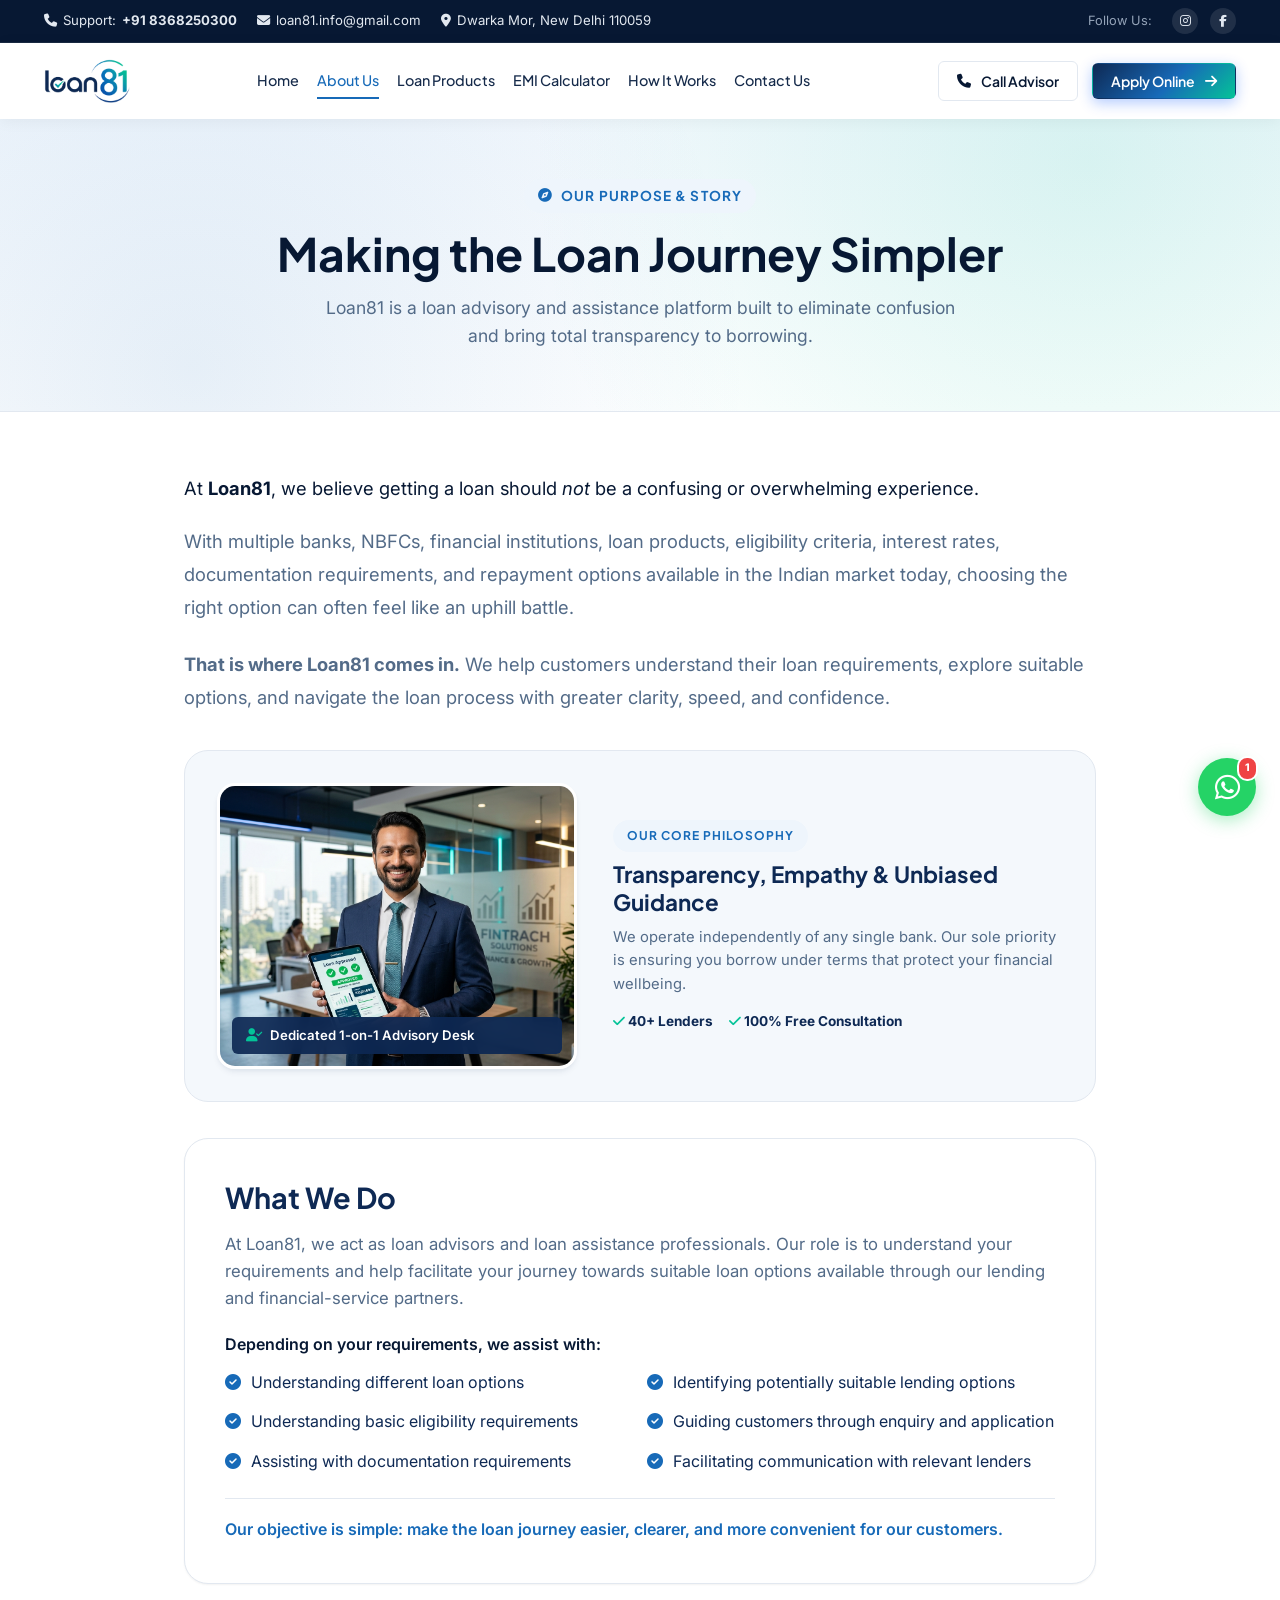
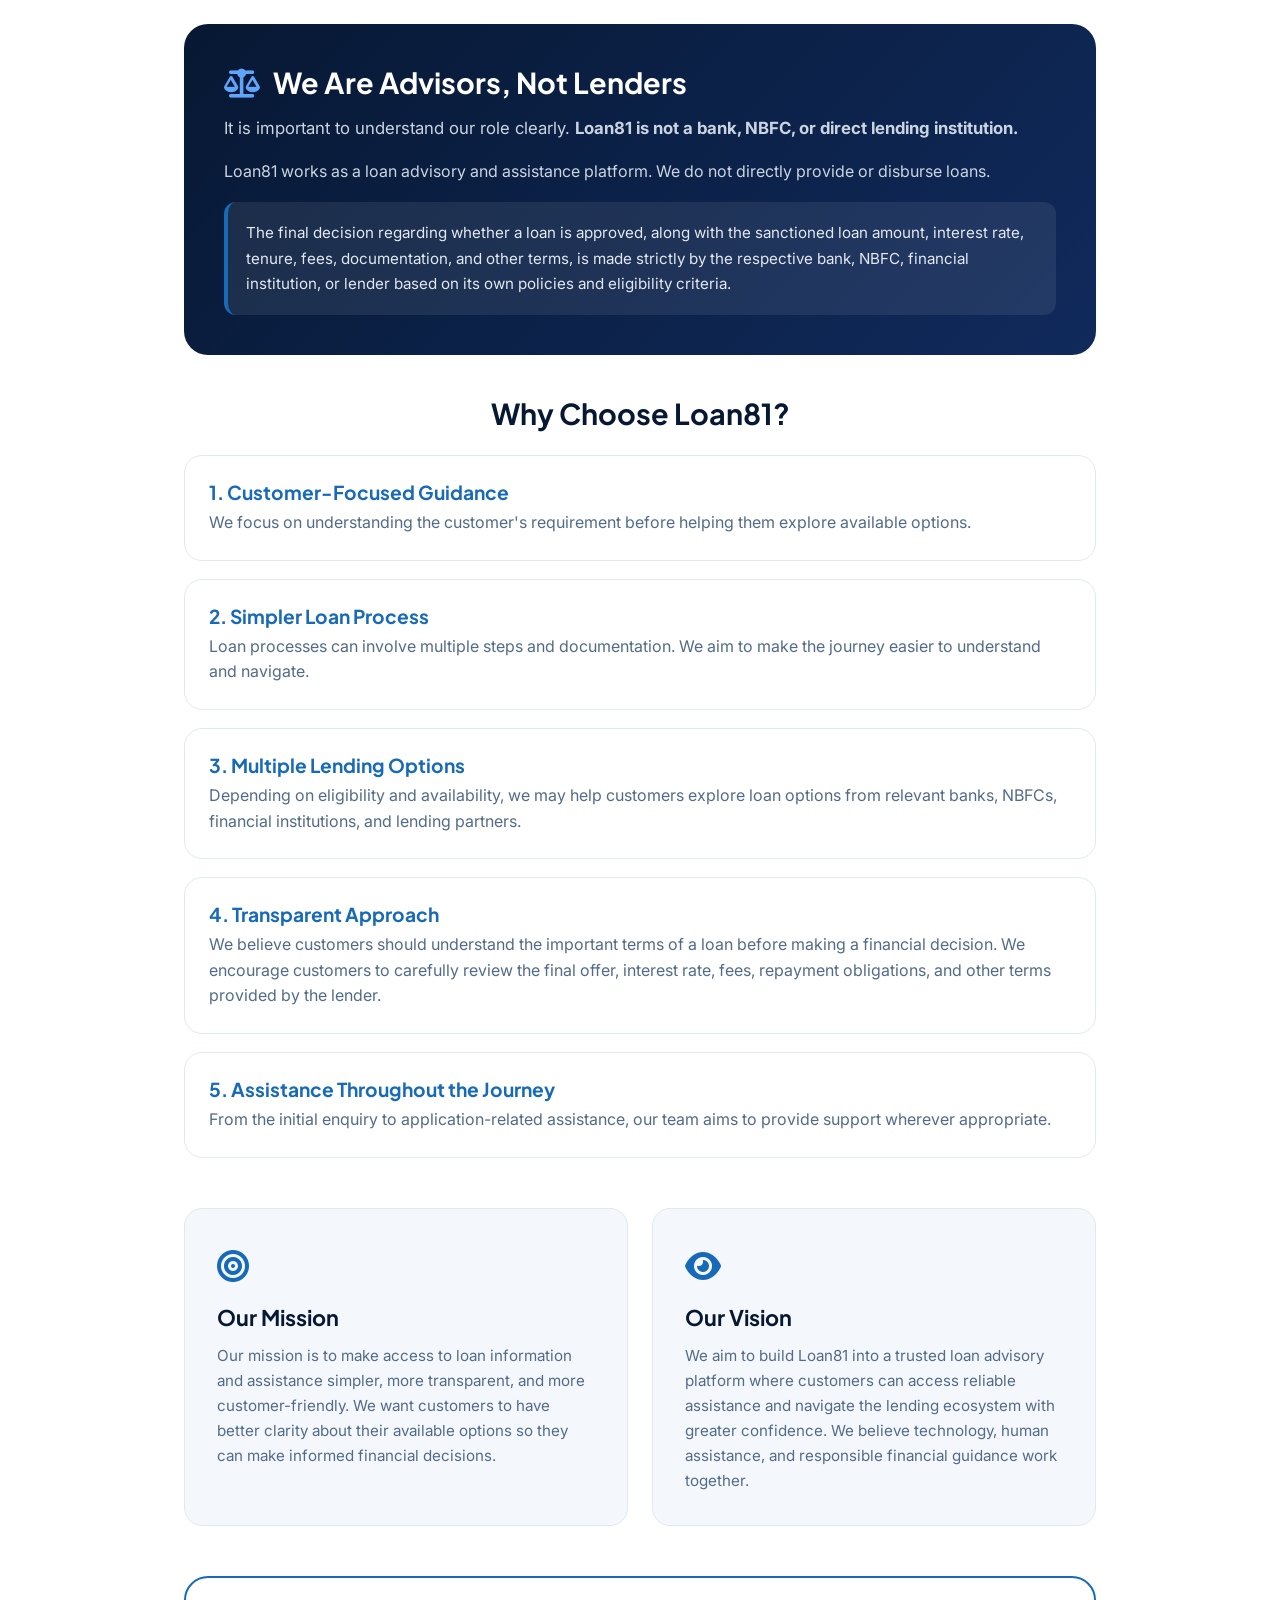
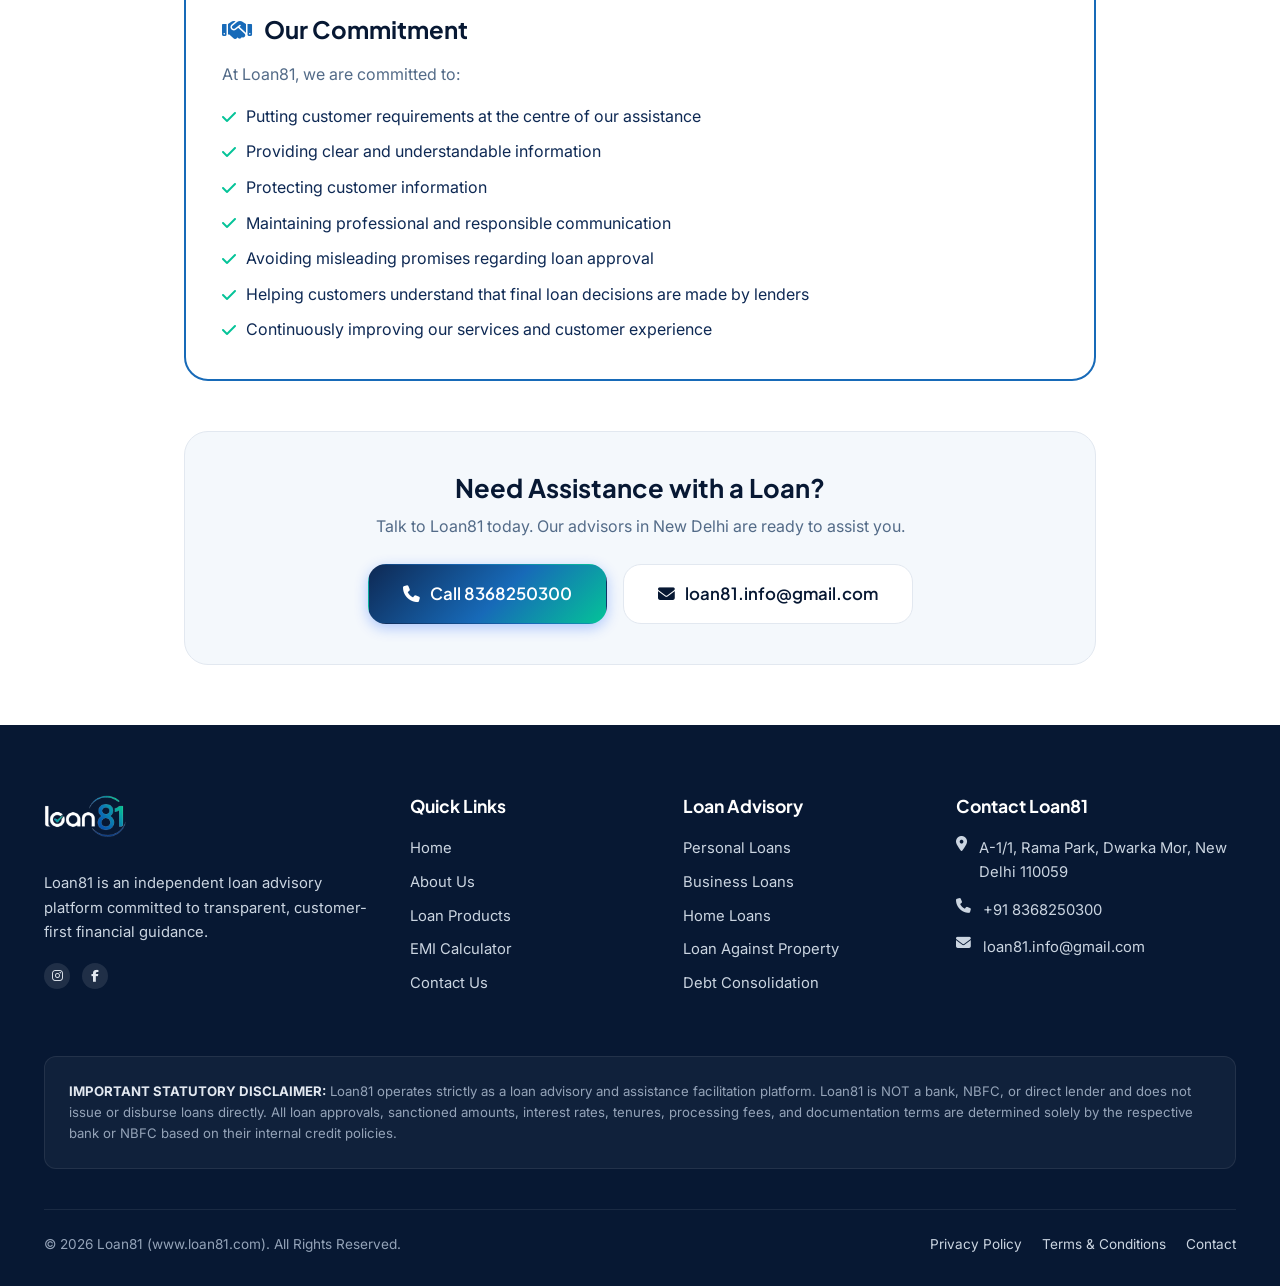
==== commit ffd346e4: "Hide mobile apply on desktop, fix drawer flex padding, and add custom images with responsive grid on" ====
--- a/about.html
+++ b/about.html
@@ -14,7 +14,7 @@
   <link rel="preconnect" href="https://fonts.gstatic.com" crossorigin>
   <link href="https://fonts.googleapis.com/css2?family=Inter:wght@300;400;500;600;700&family=Plus+Jakarta+Sans:wght@400;500;600;700;800&display=swap" rel="stylesheet">
   <link rel="stylesheet" href="https://cdnjs.cloudflare.com/ajax/libs/font-awesome/6.5.1/css/all.min.css">
-  <link rel="stylesheet" href="css/style.css?v=2.9">
+  <link rel="stylesheet" href="css/style.css?v=3.0">
 </head>
 <body>
 
@@ -494,6 +494,6 @@
   </a>
 
   <!-- Master JavaScript -->
-  <script src="js/main.js?v=2.9"></script>
+  <script src="js/main.js?v=3.0"></script>
 </body>
 </html>
--- a/css/style.css
+++ b/css/style.css
@@ -446,6 +446,10 @@
   color: var(--color-navy-dark);
 }
 
+.mobile-header-apply {
+  display: none !important;
+}
+
 /* ==========================================================================
    HERO SECTION & QUICK LEAD FORM
    ========================================================================== */
@@ -2253,11 +2257,15 @@
   flex: 1;
   overflow-y: auto;
   -webkit-overflow-scrolling: touch;
-  padding: 14px 14px 75px 14px;
+  padding: 16px 14px 95px 14px;
   display: flex;
   flex-direction: column;
-  gap: 12px;
+  gap: 16px;
   overscroll-behavior: contain;
+}
+
+.drawer-body > * {
+  flex-shrink: 0;
 }
 
 /* 1. Advisor Live Status Card in Drawer */
@@ -2577,11 +2585,13 @@
   background: linear-gradient(135deg, #071833 0%, #0E2954 45%, #176AB8 80%, #04C398 100%);
   color: #ffffff;
   border-radius: var(--radius-lg);
-  padding: 16px 14px;
+  padding: 18px 16px;
   position: relative;
   overflow: hidden;
   box-shadow: 0 10px 30px rgba(14, 41, 84, 0.25);
   border: 1px solid rgba(255, 255, 255, 0.12);
+  flex-shrink: 0;
+  margin: 4px 0;
 }
 
 .drawer-cta-banner::before {
@@ -2660,6 +2670,11 @@
 }
 
 /* 7. Quick Direct Contact Box */
+.drawer-contact-box {
+  flex-shrink: 0;
+  padding-bottom: 24px;
+}
+
 .drawer-contact-btns {
   display: flex;
   flex-direction: column;
@@ -2816,21 +2831,149 @@
   margin-bottom: 40px;
 }
 
-/* 2. Services Page Deep Dive Cards */
+/* 2. Services Page Deep Dive Cards (Desktop & Mobile Optimized) */
 .service-deepdive-card {
   background: var(--color-white);
   border: 1px solid var(--color-border);
   border-radius: var(--radius-xl);
-  padding: 40px;
-  margin-bottom: 40px;
-  box-shadow: var(--shadow-sm);
+  padding: 36px;
+  margin-bottom: 36px;
+  box-shadow: 0 4px 20px rgba(14, 41, 84, 0.05);
+  transition: transform var(--transition-fast), box-shadow var(--transition-fast);
+}
+
+.service-deepdive-card:hover {
+  box-shadow: 0 10px 30px rgba(14, 41, 84, 0.08);
+}
+
+.service-card-grid {
+  display: grid;
+  grid-template-columns: 1.1fr 1fr;
+  gap: 36px;
+  align-items: center;
+}
+
+.service-card-grid.reverse {
+  grid-template-columns: 1fr 1.1fr;
+}
+
+.service-media-wrap {
+  position: relative;
+  border-radius: var(--radius-lg);
+  overflow: hidden;
+  box-shadow: 0 6px 20px rgba(14, 41, 84, 0.1);
+  border: 3px solid #ffffff;
+  height: 330px;
+}
+
+.service-media-wrap img {
+  width: 100%;
+  height: 100%;
+  object-fit: cover;
+  object-position: center;
+  display: block;
+  transition: transform 0.4s ease;
+}
+
+.service-deepdive-card:hover .service-media-wrap img {
+  transform: scale(1.03);
+}
+
+.service-media-badge {
+  position: absolute;
+  bottom: 12px;
+  left: 12px;
+  right: 12px;
+  background: rgba(14, 41, 84, 0.92);
+  backdrop-filter: blur(8px);
+  -webkit-backdrop-filter: blur(8px);
+  color: #ffffff;
+  border-radius: var(--radius-sm);
+  padding: 8px 12px;
+  font-size: 0.8rem;
+  font-weight: 700;
+  display: flex;
+  align-items: center;
+  gap: 8px;
+  border: 1px solid rgba(255, 255, 255, 0.15);
+  box-shadow: 0 4px 12px rgba(0, 0, 0, 0.2);
+}
+
+.service-media-badge i {
+  color: var(--color-teal-accent);
+  font-size: 0.9rem;
+}
+
+.service-header-box {
+  display: flex;
+  align-items: center;
+  gap: 14px;
+  margin-bottom: 14px;
+}
+
+.service-header-icon {
+  width: 52px;
+  height: 52px;
+  border-radius: var(--radius-md);
+  background: var(--color-primary-light);
+  color: var(--color-primary-blue);
+  display: flex;
+  align-items: center;
+  justify-content: center;
+  font-size: 1.5rem;
+  flex-shrink: 0;
+}
+
+.service-header-titles h2 {
+  font-size: 1.65rem;
+  margin-bottom: 2px;
+  color: var(--color-primary-navy);
+}
+
+.service-header-titles span {
+  font-size: 0.86rem;
+  color: var(--color-primary-blue);
+  font-weight: 600;
+  display: block;
+}
+
+.service-desc {
+  color: var(--color-text-muted);
+  font-size: 0.98rem;
+  line-height: 1.65;
+  margin-bottom: 18px;
 }
 
 .service-spec-grid {
   display: grid;
-  grid-template-columns: repeat(auto-fit, minmax(240px, 1fr));
-  gap: 16px;
-  margin-bottom: 24px;
+  grid-template-columns: 1fr 1fr;
+  gap: 12px;
+  margin-bottom: 22px;
+}
+
+.service-spec-item {
+  background: var(--color-bg-subtle);
+  padding: 12px 14px;
+  border-radius: var(--radius-md);
+  border-left: 3px solid var(--color-primary-blue);
+  border-top: 1px solid var(--color-border-light);
+  border-right: 1px solid var(--color-border-light);
+  border-bottom: 1px solid var(--color-border-light);
+}
+
+.service-spec-item strong {
+  display: block;
+  font-size: 0.74rem;
+  color: var(--color-text-muted);
+  text-transform: uppercase;
+  letter-spacing: 0.04em;
+  margin-bottom: 2px;
+}
+
+.service-spec-item span {
+  font-size: 1rem;
+  font-weight: 700;
+  color: var(--color-navy-dark);
 }
 
 .service-cta-row {
@@ -3046,6 +3189,18 @@
   .hero-quick-form-grid > div:last-child {
     grid-column: span 2;
   }
+  .service-card-grid,
+  .service-card-grid.reverse {
+    grid-template-columns: 1fr !important;
+    gap: 24px !important;
+  }
+  .service-media-wrap {
+    order: -1;
+    height: 240px !important;
+  }
+  .service-media-wrap img {
+    height: 240px !important;
+  }
 }
 
 /* 4. Tablets Portrait & Medium Screens (max-width: 768px) */
@@ -3286,4 +3441,17 @@
     grid-template-columns: 1fr !important;
     gap: 12px !important;
   }
-}
+  .service-media-wrap {
+    height: 190px !important;
+  }
+  .service-media-wrap img {
+    height: 190px !important;
+  }
+  .service-spec-grid {
+    grid-template-columns: 1fr !important;
+    gap: 8px !important;
+  }
+  .service-header-titles h2 {
+    font-size: 1.35rem !important;
+  }
+}
